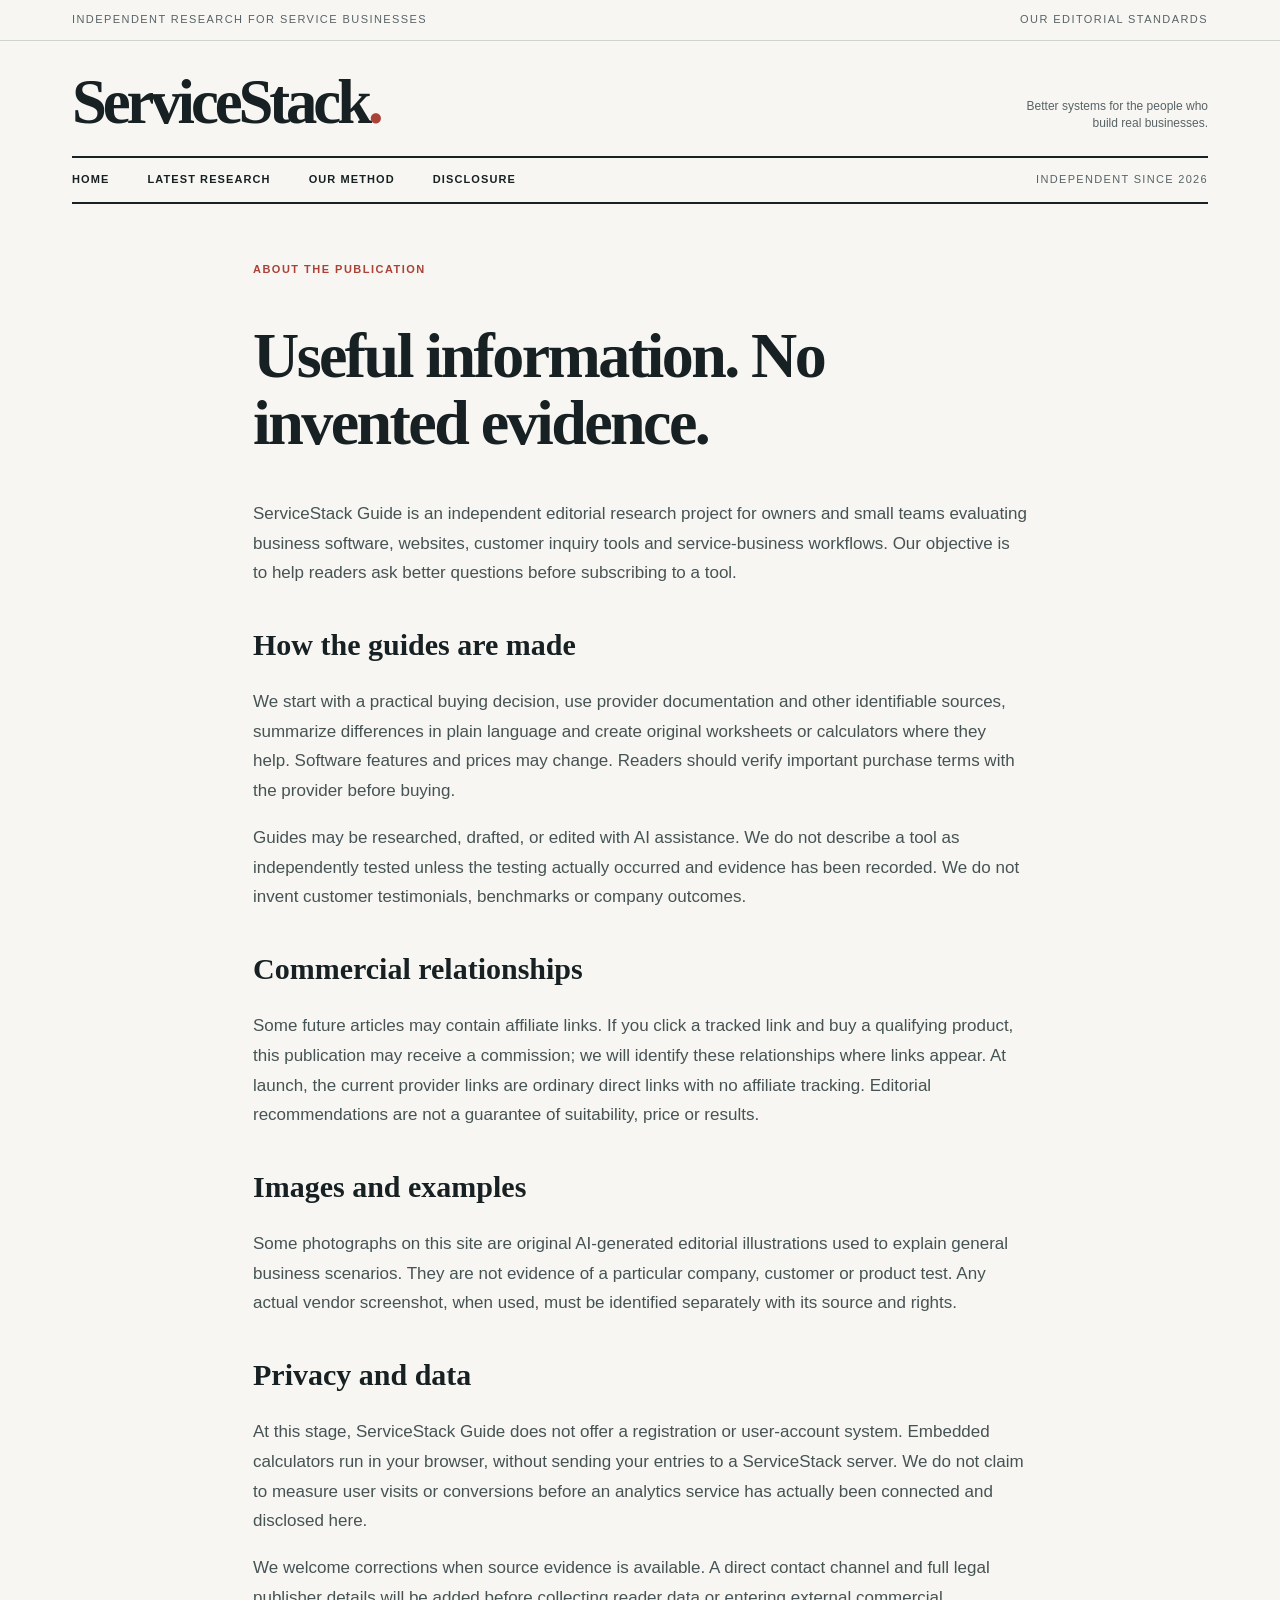
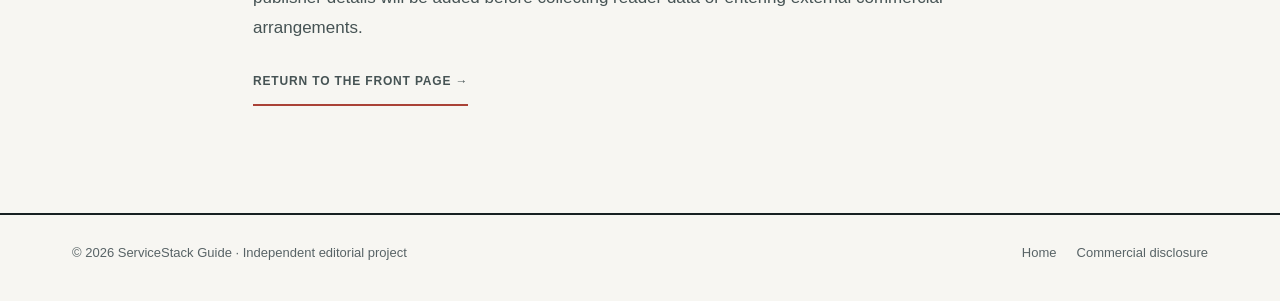
==== about.html @ 7142fa44 "Introduce editorial design system: about.html" ====
<!doctype html><html lang="en"><head><meta charset="utf-8"><meta name="viewport" content="width=device-width,initial-scale=1"><meta name="robots" content="noindex,nofollow"><meta name="description" content="How ServiceStack Guide creates independent software buyer guides: editorial principles, source checks, commercial disclosures and image transparency."><meta name="theme-color" content="#f7f6f2"><title>About & Editorial Standards | ServiceStack Guide</title><link rel="stylesheet" href="assets/editorial.css"></head><body>
<div class="utility-bar"><div class="page-width utility-inner"><span>INDEPENDENT RESEARCH FOR SERVICE BUSINESSES</span><span class="utility-right">Our editorial standards</span></div></div><header class="page-width"><div class="masthead"><a class="wordmark" href="index.html">ServiceStack<em>.</em></a><span class="mast-tagline">Better systems for the people who build real businesses.</span></div><nav class="main-nav" aria-label="Primary navigation"><div class="nav-items"><a href="index.html">Home</a><a href="index.html#latest">Latest research</a><a href="#process">Our method</a><a href="#disclosure">Disclosure</a></div><span class="nav-edition">Independent since 2026</span></nav></header>
<main class="about-layout"><div class="kicker">About the publication</div><h1>Useful information. No invented evidence.</h1><p>ServiceStack Guide is an independent editorial research project for owners and small teams evaluating business software, websites, customer inquiry tools and service-business workflows. Our objective is to help readers ask better questions before subscribing to a tool.</p><h2 id="process">How the guides are made</h2><p>We start with a practical buying decision, use provider documentation and other identifiable sources, summarize differences in plain language and create original worksheets or calculators where they help. Software features and prices may change. Readers should verify important purchase terms with the provider before buying.</p><p>Guides may be researched, drafted, or edited with AI assistance. We do not describe a tool as independently tested unless the testing actually occurred and evidence has been recorded. We do not invent customer testimonials, benchmarks or company outcomes.</p><h2 id="disclosure">Commercial relationships</h2><p>Some future articles may contain affiliate links. If you click a tracked link and buy a qualifying product, this publication may receive a commission; we will identify these relationships where links appear. At launch, the current provider links are ordinary direct links with no affiliate tracking. Editorial recommendations are not a guarantee of suitability, price or results.</p><h2 id="imagery">Images and examples</h2><p>Some photographs on this site are original AI-generated editorial illustrations used to explain general business scenarios. They are not evidence of a particular company, customer or product test. Any actual vendor screenshot, when used, must be identified separately with its source and rights.</p><h2>Privacy and data</h2><p>At this stage, ServiceStack Guide does not offer a registration or user-account system. Embedded calculators run in your browser, without sending your entries to a ServiceStack server. We do not claim to measure user visits or conversions before an analytics service has actually been connected and disclosed here.</p><p>We welcome corrections when source evidence is available. A direct contact channel and full legal publisher details will be added before collecting reader data or entering external commercial arrangements.</p><p><a class="text-link" href="index.html">Return to the front page →</a></p></main>
<footer class="site-footer"><div class="page-width footer-content"><span>© 2026 ServiceStack Guide · Independent editorial project</span><div class="footer-links"><a href="index.html">Home</a><a href="#disclosure">Commercial disclosure</a></div></div></footer>
</body></html>
---- assets/editorial.css ----
/* ServiceStack Guide — independent editorial visual system, Nov 2026 */
:root{--page:#f7f6f2;--ink:#172022;--sub:#586366;--rule:#cdd3d0;--accent:#aa4237;--green:#34594e;--serif:Georgia,'Times New Roman',serif;--sans:-apple-system,BlinkMacSystemFont,'Segoe UI',Helvetica,Arial,sans-serif}
*{box-sizing:border-box}html{scroll-behavior:smooth}body{margin:0;color:var(--ink);background:var(--page);font-family:var(--sans);font-size:16px;line-height:1.62;-webkit-font-smoothing:antialiased}img{max-width:100%;display:block}a{color:inherit;text-decoration:none}a:hover{color:var(--accent)}a:focus-visible,button:focus-visible,input:focus-visible{outline:3px solid var(--accent);outline-offset:4px}.page-width{max-width:1192px;margin-inline:auto;padding-inline:28px}.utility-bar{border-bottom:1px solid var(--rule);color:var(--sub);font-size:11px;letter-spacing:.13em;text-transform:uppercase}.utility-inner{display:flex;justify-content:space-between;align-items:center;gap:20px;padding-top:11px;padding-bottom:11px}.masthead{display:flex;align-items:end;justify-content:space-between;gap:24px;padding-block:31px 24px}.wordmark{font:bold clamp(36px,4.9vw,63px)/.96 var(--serif);letter-spacing:-.065em}.wordmark em{font-style:normal;color:var(--accent)}.mast-tagline{max-width:188px;font-size:12px;text-align:right;line-height:1.42;color:var(--sub)}.main-nav{display:flex;align-items:center;justify-content:space-between;gap:15px;flex-wrap:wrap;border-block:2px solid var(--ink);padding:13px 0}.nav-items{display:flex;gap:clamp(13px,3vw,38px);align-items:center;flex-wrap:wrap}.main-nav a{font-size:11px;letter-spacing:.1em;text-transform:uppercase;font-weight:800}.nav-edition{font-size:11px;text-transform:uppercase;letter-spacing:.12em;color:var(--sub)}.eyebrow,.kicker{font-size:11px;letter-spacing:.135em;text-transform:uppercase;font-weight:800;color:var(--accent)}.story-date{color:var(--sub);font-size:12px;letter-spacing:.03em}.display{font:bold clamp(45px,6vw,86px)/1 var(--serif);letter-spacing:-.053em;margin:17px 0 25px}.large-lede{font-size:clamp(18px,2vw,23px);color:#475357;line-height:1.48;max-width:570px}.primary-link,.text-link{display:inline-flex;gap:10px;align-items:center;font-size:12px;letter-spacing:.07em;text-transform:uppercase;font-weight:800;padding:12px 0;border-bottom:2px solid var(--accent)}.primary-link:hover,.text-link:hover{gap:15px}.hero-grid{display:grid;grid-template-columns:1.05fr .95fr;gap:37px;padding:55px 0 62px;border-bottom:1px solid var(--rule)}.hero-copy{padding-top:20px;display:flex;flex-direction:column;align-items:flex-start}.hero-photo{margin:0;position:relative;align-self:stretch;min-height:410px;background:#dadbd1;overflow:hidden}.hero-photo img{width:100%;height:100%;min-height:410px;object-fit:cover;object-position:center center}.photo-credit{position:absolute;bottom:0;right:0;font-size:10px;letter-spacing:.03em;color:white;background:#172022b8;padding:8px 11px}.issue-line{display:flex;gap:18px;justify-content:space-between;align-items:center;border-bottom:1px solid var(--rule);padding:19px 0}.section-heading{font:700 clamp(26px,3vw,40px)/1.15 var(--serif);letter-spacing:-.03em;margin:0}.section-top{display:flex;justify-content:space-between;gap:20px;align-items:end;margin:0 0 22px}.featured-section{padding:57px 0 67px}.story-grid{display:grid;grid-template-columns:repeat(2,minmax(0,1fr));gap:26px}.story{border-top:3px solid var(--ink);padding-top:14px}.story-cover{aspect-ratio:1.55/1;overflow:hidden;background:#d9ded9}.story-cover img{width:100%;height:100%;object-fit:cover;transition:transform .45s}.story:hover img{transform:scale(1.025)}.story-tag{padding-top:18px}.story h3{font:bold clamp(26px,3vw,36px)/1.11 var(--serif);letter-spacing:-.035em;margin:10px 0 13px}.story p{font-size:15px;color:var(--sub);line-height:1.55;max-width:520px}.story .story-bottom{display:flex;align-items:center;justify-content:space-between;gap:15px;margin-top:20px;padding-top:15px;border-top:1px solid var(--rule)}.story-bottom a{font-size:12px;font-weight:800;color:var(--accent)}.research-band{background:#172c2a;color:white;margin-block:8px 64px;padding:54px 0}.research-layout{display:grid;grid-template-columns:1.2fr .8fr;gap:70px}.research-band .kicker{color:#c9b79b}.research-band h2{font:bold clamp(32px,3.4vw,49px)/1.11 var(--serif);letter-spacing:-.025em;margin:13px 0 18px}.research-band p{color:#c3ceca;max-width:710px}.research-band a{color:white;border-color:#c9b79b}.method-grid{display:grid;grid-template-columns:1fr 1fr;gap:15px 30px;align-content:center}.method-number{font:700 20px var(--serif);color:#c9b79b}.method-grid div{padding:14px 0;border-top:1px solid #78918b55;font-size:14px}.notes-section{padding:0 0 60px}.notes-row{display:grid;grid-template-columns:260px 1fr;gap:45px;padding-top:25px;border-top:1px solid var(--rule)}.notes-row p{max-width:720px;color:var(--sub);margin-top:0}.site-footer{border-top:2px solid var(--ink);margin-top:20px;padding:27px 0 38px;font-size:13px;color:var(--sub)}.footer-content{display:flex;justify-content:space-between;gap:18px;flex-wrap:wrap}.footer-links{display:flex;gap:20px;flex-wrap:wrap}.read-layout{display:grid;grid-template-columns:minmax(0,1fr) 260px;gap:64px;align-items:start}.article-shell{margin:0 auto;padding:0 28px;max-width:1192px}.article-hero{padding:48px 0 30px;border-bottom:1px solid var(--rule)}.article-hero h1{font:bold clamp(43px,5.4vw,76px)/1.05 var(--serif);letter-spacing:-.055em;margin:11px 0 18px;max-width:1000px}.article-hero .dek{font-size:clamp(19px,2vw,23px);line-height:1.48;color:#455254;max-width:860px;margin-bottom:22px}.article-hero .byline{font-size:12px;color:var(--sub);display:flex;gap:18px;flex-wrap:wrap;padding:16px 0}.article-art{margin:28px 0}.article-art img{width:100%;max-height:550px;aspect-ratio:2.25/1;object-fit:cover}.article-art figcaption{font-size:12px;color:var(--sub);padding-top:9px}.article-body{max-width:795px;margin:0 auto;padding:23px 0 76px;font-size:17px;line-height:1.81}.article-body p{margin:14px 0}.article-body h2{font:bold clamp(28px,3vw,41px)/1.15 var(--serif);letter-spacing:-.03em;margin:50px 0 15px}.article-body h3{font:bold 23px/1.3 var(--serif);margin-top:30px}.article-body a:not(.btn):not(.secondary){color:#9f3f31;text-decoration:underline;text-underline-offset:3px}.article-body ul,.article-body ol{padding-left:24px}.article-body li{margin-block:10px}.article-body img{max-width:100%;height:auto}.article-body figure{margin:32px 0}.article-body .disclosure,.article-hero .disclosure{font-size:13px;padding:14px 17px;border:1px solid #d6d6ce;border-left:3px solid #aa4237;color:#3b4948;background:#eeede7;border-radius:0}.article-body .key,.article-body .takeaway{background:#ecede7;border:1px solid #d8ded6;padding:24px;border-radius:0}.article-body .calc,.article-body .tool{border:1px solid #d4d9d4;background:#eeefea;border-radius:0}.article-body .calc-result{border-radius:0;background:#dce7da}.article-body .btn{background:#214a40;color:#fff}.article-body .secondary{border-color:#acc0b1}.article-body table{font-size:14px}.article-body th{background:#e8ece7}.article-body figcaption{color:#6a716c;font-size:12px}.article-body .choice article{border-radius:0;background:#f0f1eb}.related-panel{border-top:3px solid var(--ink);padding:20px 0;margin-top:25px;font-size:13px}.related-panel a{display:block;padding:12px 0;border-bottom:1px solid var(--rule);color:var(--ink);font-weight:700}.post-nav{display:flex;gap:12px;justify-content:space-between;border-top:1px solid var(--rule);padding-top:20px}.about-layout{max-width:830px;margin:auto;padding:57px 28px 70px}.about-layout h1{font:bold clamp(42px,5vw,70px)/1.05 var(--serif);letter-spacing:-.04em}.about-layout h2{font:bold 30px var(--serif);margin-top:40px}.about-layout p{color:#465354;line-height:1.75;font-size:17px}.smallprint{color:#65716e;font-size:12px}
@media(max-width:880px){.page-width{padding-inline:22px}.hero-grid{grid-template-columns:1fr;gap:28px;padding-top:30px}.hero-copy{padding:0}.hero-photo{min-height:320px}.hero-photo img{min-height:320px;max-height:520px}.research-layout{grid-template-columns:1fr;gap:25px}.notes-row{grid-template-columns:1fr;gap:10px}.read-layout{grid-template-columns:1fr}.article-shell{padding:0 22px}.article-body{max-width:100%}.read-sidebar{display:none}}
@media(max-width:600px){.page-width{padding-inline:17px}.utility-inner{font-size:9px;letter-spacing:.06em}.utility-right{display:none}.masthead{padding:22px 0 16px}.wordmark{font-size:41px}.mast-tagline{display:none}.nav-edition{display:none}.main-nav{padding:10px 0}.nav-items{gap:15px}.main-nav a{font-size:10px}.display{font-size:clamp(44px,12vw,64px)}.hero-grid{padding-bottom:34px}.hero-photo{min-height:255px}.hero-photo img{min-height:255px}.section-top{align-items:center}.story-grid{grid-template-columns:1fr;gap:38px}.story h3{font-size:30px}.featured-section{padding:42px 0}.research-band{padding:36px 0;margin-bottom:44px}.method-grid{grid-template-columns:1fr 1fr;gap:8px 20px}.notes-section{padding-bottom:35px}.article-shell{padding:0 17px}.article-hero{padding-top:26px}.article-hero h1{font-size:clamp(38px,11vw,56px)}.article-body{font-size:16px;line-height:1.75;padding-bottom:38px}.article-art img{aspect-ratio:1.25/1}.about-layout{padding:36px 17px 50px}.footer-content{display:block}.footer-links{margin-top:16px}}
/* Harmonize legacy long-form articles with the magazine design. Existing tools stay functional. */
.editorial-article{background:var(--page);color:var(--ink);font-family:var(--sans);font-size:17px;line-height:1.74}
.editorial-article .wrap{max-width:1160px;padding-inline:26px}
.editorial-article header{background:var(--page);border:0}
.editorial-article header .masthead,.editorial-article header .main-nav{max-width:1192px;margin-inline:auto}
.editorial-article .mast,.editorial-article section.hero{max-width:1000px;padding:0;margin:48px auto 30px}
.editorial-article .eyebrow{font-size:11px;letter-spacing:.14em;color:var(--accent)}
.editorial-article h1{font:700 clamp(42px,5.5vw,76px)/1.07 var(--serif);letter-spacing:-.055em;color:var(--ink);margin:15px 0 19px}
.editorial-article .intro,.editorial-article .lede{color:#445253;font-size:clamp(19px,2vw,23px);line-height:1.51;max-width:920px}
.editorial-article .meta{color:var(--sub);font-size:12px;display:flex;flex-wrap:wrap;gap:15px;padding:10px 0 18px}
.editorial-article .mast .disclosure,.editorial-article .hero .disclosure{font-size:13px;line-height:1.6;background:#eeeae4;border-radius:0;border:1px solid #d7d8d0;border-left:3px solid var(--accent);color:#3b4948;padding:14px 18px}
.editorial-article figure:has(.hero){margin:35px 0 0}
.editorial-article img.hero,.editorial-article .editorial-cover{width:100%;height:auto;aspect-ratio:2.3/1;object-fit:cover;border-radius:0;box-shadow:none}
.editorial-article .reading{max-width:790px;margin:0 auto;padding:35px 0 74px;background:transparent}
.editorial-article h2{font:700 clamp(28px,3.2vw,42px)/1.18 var(--serif);letter-spacing:-.036em;color:var(--ink);margin:53px 0 16px}
.editorial-article h3{font:700 25px/1.26 var(--serif);letter-spacing:-.02em;color:var(--ink)}
.editorial-article p{margin:16px 0}
.editorial-article li{margin:10px 0}
.editorial-article a:not(.brand):not(.wordmark):not(.main-nav a):not(.btn):not(.secondary):not(.primary-link):not(.text-link){color:#8f3f34;text-decoration:underline;text-underline-offset:3px}
.editorial-article .reading .key,.editorial-article .reading .takeaway{border-radius:0;background:#ecefe9;border:1px solid #d4dcd3;padding:23px}
.editorial-article .calc,.editorial-article .tool,.editorial-article .see{border-radius:0;border:1px solid #d4ded8;background:#edefea}
.editorial-article .calc-result{border-radius:0;background:#dce9dc}
.editorial-article .choice article{border-radius:0;background:#f0f0ea}
.editorial-article .tableflow{border-radius:0}
.editorial-article th{background:#e7eae4}
.editorial-article .btn{background:#214a40;color:#fff}
.editorial-article .footer{background:transparent;border-top:2px solid var(--ink);padding:30px 0;color:var(--sub)}
.editorial-article .main-image{width:100%;max-width:100%;height:auto;border-radius:0;box-shadow:none}
.editorial-article figcaption{font-size:12px;color:var(--sub);line-height:1.6}
.editorial-article .nav-right{display:none}
@media(max-width:760px){.editorial-article .wrap{padding-inline:17px}.editorial-article .mast,.editorial-article section.hero{margin:28px auto 20px}.editorial-article h1{font-size:clamp(37px,10vw,56px)}.editorial-article .reading{padding:24px 0 38px}.editorial-article img.hero,.editorial-article .editorial-cover{aspect-ratio:1.35/1}.editorial-article .choice{grid-template-columns:1fr}}
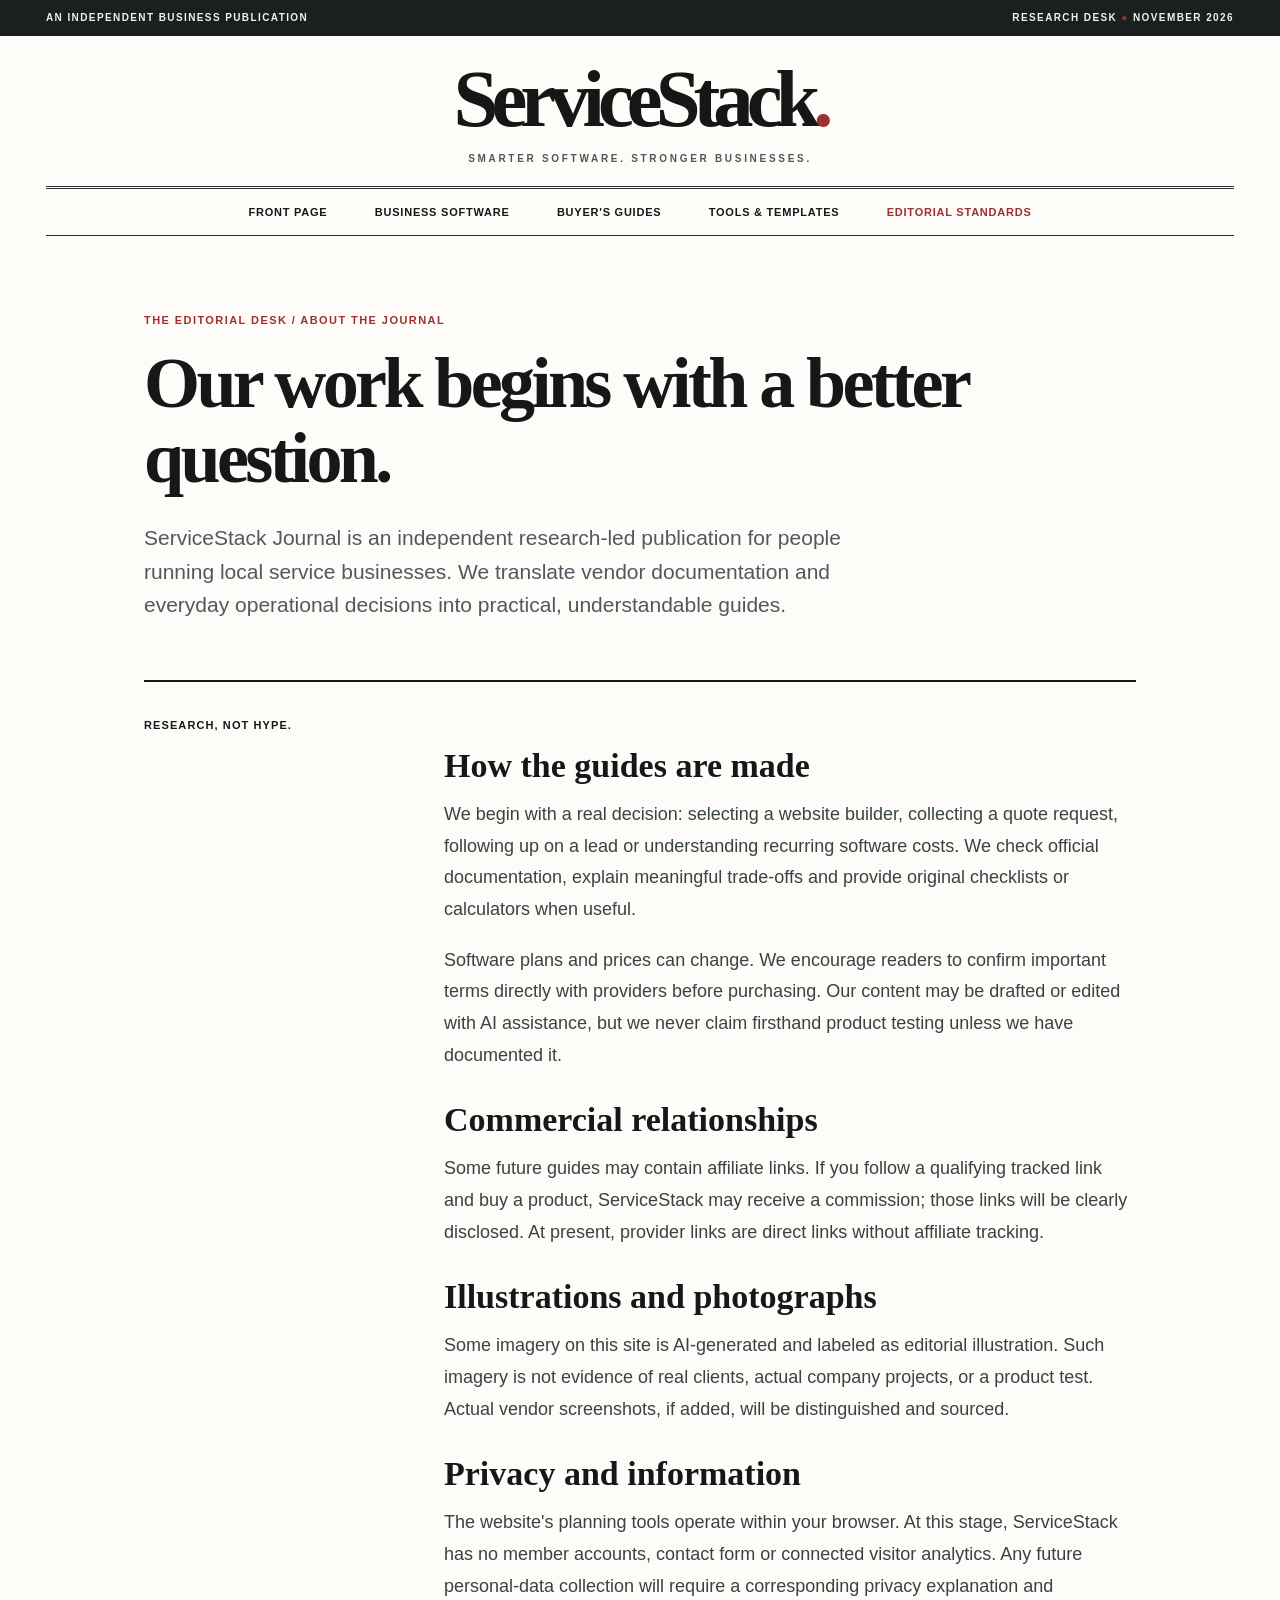
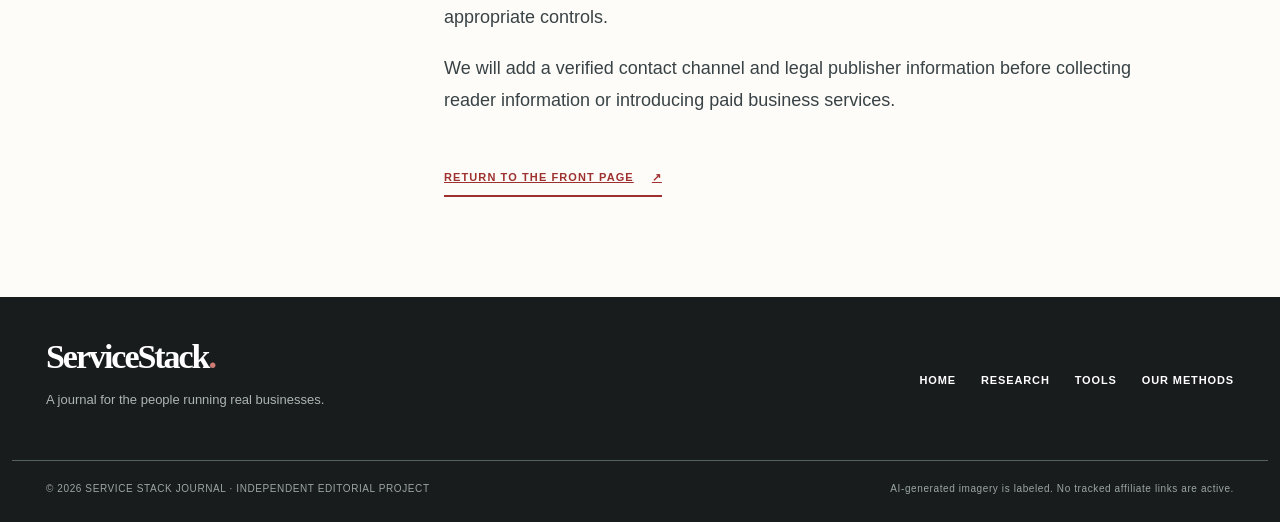
==== commit e6fbe98c: "Rebuild ServiceStack as premium editorial journal v3 across homepage and articles" ====
--- a/about.html
+++ b/about.html
@@ -1,5 +1,8 @@
-<!doctype html><html lang="en"><head><meta charset="utf-8"><meta name="viewport" content="width=device-width,initial-scale=1"><meta name="robots" content="noindex,nofollow"><meta name="description" content="How ServiceStack Guide creates independent software buyer guides: editorial principles, source checks, commercial disclosures and image transparency."><meta name="theme-color" content="#f7f6f2"><title>About & Editorial Standards | ServiceStack Guide</title><link rel="stylesheet" href="assets/editorial.css"></head><body>
-<div class="utility-bar"><div class="page-width utility-inner"><span>INDEPENDENT RESEARCH FOR SERVICE BUSINESSES</span><span class="utility-right">Our editorial standards</span></div></div><header class="page-width"><div class="masthead"><a class="wordmark" href="index.html">ServiceStack<em>.</em></a><span class="mast-tagline">Better systems for the people who build real businesses.</span></div><nav class="main-nav" aria-label="Primary navigation"><div class="nav-items"><a href="index.html">Home</a><a href="index.html#latest">Latest research</a><a href="#process">Our method</a><a href="#disclosure">Disclosure</a></div><span class="nav-edition">Independent since 2026</span></nav></header>
-<main class="about-layout"><div class="kicker">About the publication</div><h1>Useful information. No invented evidence.</h1><p>ServiceStack Guide is an independent editorial research project for owners and small teams evaluating business software, websites, customer inquiry tools and service-business workflows. Our objective is to help readers ask better questions before subscribing to a tool.</p><h2 id="process">How the guides are made</h2><p>We start with a practical buying decision, use provider documentation and other identifiable sources, summarize differences in plain language and create original worksheets or calculators where they help. Software features and prices may change. Readers should verify important purchase terms with the provider before buying.</p><p>Guides may be researched, drafted, or edited with AI assistance. We do not describe a tool as independently tested unless the testing actually occurred and evidence has been recorded. We do not invent customer testimonials, benchmarks or company outcomes.</p><h2 id="disclosure">Commercial relationships</h2><p>Some future articles may contain affiliate links. If you click a tracked link and buy a qualifying product, this publication may receive a commission; we will identify these relationships where links appear. At launch, the current provider links are ordinary direct links with no affiliate tracking. Editorial recommendations are not a guarantee of suitability, price or results.</p><h2 id="imagery">Images and examples</h2><p>Some photographs on this site are original AI-generated editorial illustrations used to explain general business scenarios. They are not evidence of a particular company, customer or product test. Any actual vendor screenshot, when used, must be identified separately with its source and rights.</p><h2>Privacy and data</h2><p>At this stage, ServiceStack Guide does not offer a registration or user-account system. Embedded calculators run in your browser, without sending your entries to a ServiceStack server. We do not claim to measure user visits or conversions before an analytics service has actually been connected and disclosed here.</p><p>We welcome corrections when source evidence is available. A direct contact channel and full legal publisher details will be added before collecting reader data or entering external commercial arrangements.</p><p><a class="text-link" href="index.html">Return to the front page →</a></p></main>
-<footer class="site-footer"><div class="page-width footer-content"><span>© 2026 ServiceStack Guide · Independent editorial project</span><div class="footer-links"><a href="index.html">Home</a><a href="#disclosure">Commercial disclosure</a></div></div></footer>
+<!doctype html><html lang="en"><head><meta charset="utf-8"><meta name="viewport" content="width=device-width,initial-scale=1"><meta name="robots" content="noindex,nofollow"><meta name="description" content="Learn how ServiceStack Journal researches software, labels AI-generated visuals and explains its commercial relationships."><meta name="theme-color" content="#141719"><title>About the Journal & Editorial Standards | ServiceStack</title><link rel="stylesheet" href="assets/editorial.css"></head>
+<body><a class="skip-link" href="#main">Skip to content</a>
+<div class="topline"><div class="container topline-inner"><span>AN INDEPENDENT BUSINESS PUBLICATION</span><span>RESEARCH DESK <span class="ruby">●</span> NOVEMBER 2026</span></div></div>
+<header class="site-header"><div class="container"><div class="brand-block"><a href="index.html" class="brand" aria-label="ServiceStack Journal home">Service<span>Stack</span><i>.</i></a><div class="brand-subtitle">SMARTER SOFTWARE. STRONGER BUSINESSES.</div></div><nav class="site-nav" aria-label="Main navigation"><div class="nav-links"><a href="index.html">Front Page</a><a href="index.html#features">Business Software</a><a href="index.html#guides">Buyer's Guides</a><a href="index.html#tools">Tools &amp; Templates</a><a href="about.html" aria-current="page">Editorial Standards</a></div></nav></div></header>
+<main id="main" class="about-wrap"><p class="section-label">THE EDITORIAL DESK / ABOUT THE JOURNAL</p><h1 class="lead">Our work begins with a better question.</h1><p class="lede">ServiceStack Journal is an independent research-led publication for people running local service businesses. We translate vendor documentation and everyday operational decisions into practical, understandable guides.</p>
+<div class="about-grid"><aside class="toc">RESEARCH, NOT HYPE.</aside><div class="about-copy"><h2 id="process">How the guides are made</h2><p>We begin with a real decision: selecting a website builder, collecting a quote request, following up on a lead or understanding recurring software costs. We check official documentation, explain meaningful trade-offs and provide original checklists or calculators when useful.</p><p>Software plans and prices can change. We encourage readers to confirm important terms directly with providers before purchasing. Our content may be drafted or edited with AI assistance, but we never claim firsthand product testing unless we have documented it.</p><h2 id="disclosure">Commercial relationships</h2><p>Some future guides may contain affiliate links. If you follow a qualifying tracked link and buy a product, ServiceStack may receive a commission; those links will be clearly disclosed. At present, provider links are direct links without affiliate tracking.</p><h2 id="imagery">Illustrations and photographs</h2><p>Some imagery on this site is AI-generated and labeled as editorial illustration. Such imagery is not evidence of real clients, actual company projects, or a product test. Actual vendor screenshots, if added, will be distinguished and sourced.</p><h2 id="privacy">Privacy and information</h2><p>The website's planning tools operate within your browser. At this stage, ServiceStack has no member accounts, contact form or connected visitor analytics. Any future personal-data collection will require a corresponding privacy explanation and appropriate controls.</p><p>We will add a verified contact channel and legal publisher information before collecting reader information or introducing paid business services.</p><a class="read-link" href="index.html">Return to the front page <span aria-hidden="true">↗</span></a></div></div>
+</main><footer class="site-footer"><div class="container footer-top"><div><a href="index.html" class="footer-brand">ServiceStack<span>.</span></a><p>A journal for the people running real businesses.</p></div><div class="footer-menu"><a href="index.html">Home</a><a href="index.html#features">Research</a><a href="index.html#tools">Tools</a><a href="about.html">Our Methods</a></div></div><div class="container footer-bottom"><span>© 2026 SERVICE STACK JOURNAL · INDEPENDENT EDITORIAL PROJECT</span><span>AI-generated imagery is labeled. No tracked affiliate links are active.</span></div></footer>
 </body></html>
--- a/assets/editorial.css
+++ b/assets/editorial.css
@@ -1,36 +1,25 @@
-/* ServiceStack Guide — independent editorial visual system, Nov 2026 */
-:root{--page:#f7f6f2;--ink:#172022;--sub:#586366;--rule:#cdd3d0;--accent:#aa4237;--green:#34594e;--serif:Georgia,'Times New Roman',serif;--sans:-apple-system,BlinkMacSystemFont,'Segoe UI',Helvetica,Arial,sans-serif}
-*{box-sizing:border-box}html{scroll-behavior:smooth}body{margin:0;color:var(--ink);background:var(--page);font-family:var(--sans);font-size:16px;line-height:1.62;-webkit-font-smoothing:antialiased}img{max-width:100%;display:block}a{color:inherit;text-decoration:none}a:hover{color:var(--accent)}a:focus-visible,button:focus-visible,input:focus-visible{outline:3px solid var(--accent);outline-offset:4px}.page-width{max-width:1192px;margin-inline:auto;padding-inline:28px}.utility-bar{border-bottom:1px solid var(--rule);color:var(--sub);font-size:11px;letter-spacing:.13em;text-transform:uppercase}.utility-inner{display:flex;justify-content:space-between;align-items:center;gap:20px;padding-top:11px;padding-bottom:11px}.masthead{display:flex;align-items:end;justify-content:space-between;gap:24px;padding-block:31px 24px}.wordmark{font:bold clamp(36px,4.9vw,63px)/.96 var(--serif);letter-spacing:-.065em}.wordmark em{font-style:normal;color:var(--accent)}.mast-tagline{max-width:188px;font-size:12px;text-align:right;line-height:1.42;color:var(--sub)}.main-nav{display:flex;align-items:center;justify-content:space-between;gap:15px;flex-wrap:wrap;border-block:2px solid var(--ink);padding:13px 0}.nav-items{display:flex;gap:clamp(13px,3vw,38px);align-items:center;flex-wrap:wrap}.main-nav a{font-size:11px;letter-spacing:.1em;text-transform:uppercase;font-weight:800}.nav-edition{font-size:11px;text-transform:uppercase;letter-spacing:.12em;color:var(--sub)}.eyebrow,.kicker{font-size:11px;letter-spacing:.135em;text-transform:uppercase;font-weight:800;color:var(--accent)}.story-date{color:var(--sub);font-size:12px;letter-spacing:.03em}.display{font:bold clamp(45px,6vw,86px)/1 var(--serif);letter-spacing:-.053em;margin:17px 0 25px}.large-lede{font-size:clamp(18px,2vw,23px);color:#475357;line-height:1.48;max-width:570px}.primary-link,.text-link{display:inline-flex;gap:10px;align-items:center;font-size:12px;letter-spacing:.07em;text-transform:uppercase;font-weight:800;padding:12px 0;border-bottom:2px solid var(--accent)}.primary-link:hover,.text-link:hover{gap:15px}.hero-grid{display:grid;grid-template-columns:1.05fr .95fr;gap:37px;padding:55px 0 62px;border-bottom:1px solid var(--rule)}.hero-copy{padding-top:20px;display:flex;flex-direction:column;align-items:flex-start}.hero-photo{margin:0;position:relative;align-self:stretch;min-height:410px;background:#dadbd1;overflow:hidden}.hero-photo img{width:100%;height:100%;min-height:410px;object-fit:cover;object-position:center center}.photo-credit{position:absolute;bottom:0;right:0;font-size:10px;letter-spacing:.03em;color:white;background:#172022b8;padding:8px 11px}.issue-line{display:flex;gap:18px;justify-content:space-between;align-items:center;border-bottom:1px solid var(--rule);padding:19px 0}.section-heading{font:700 clamp(26px,3vw,40px)/1.15 var(--serif);letter-spacing:-.03em;margin:0}.section-top{display:flex;justify-content:space-between;gap:20px;align-items:end;margin:0 0 22px}.featured-section{padding:57px 0 67px}.story-grid{display:grid;grid-template-columns:repeat(2,minmax(0,1fr));gap:26px}.story{border-top:3px solid var(--ink);padding-top:14px}.story-cover{aspect-ratio:1.55/1;overflow:hidden;background:#d9ded9}.story-cover img{width:100%;height:100%;object-fit:cover;transition:transform .45s}.story:hover img{transform:scale(1.025)}.story-tag{padding-top:18px}.story h3{font:bold clamp(26px,3vw,36px)/1.11 var(--serif);letter-spacing:-.035em;margin:10px 0 13px}.story p{font-size:15px;color:var(--sub);line-height:1.55;max-width:520px}.story .story-bottom{display:flex;align-items:center;justify-content:space-between;gap:15px;margin-top:20px;padding-top:15px;border-top:1px solid var(--rule)}.story-bottom a{font-size:12px;font-weight:800;color:var(--accent)}.research-band{background:#172c2a;color:white;margin-block:8px 64px;padding:54px 0}.research-layout{display:grid;grid-template-columns:1.2fr .8fr;gap:70px}.research-band .kicker{color:#c9b79b}.research-band h2{font:bold clamp(32px,3.4vw,49px)/1.11 var(--serif);letter-spacing:-.025em;margin:13px 0 18px}.research-band p{color:#c3ceca;max-width:710px}.research-band a{color:white;border-color:#c9b79b}.method-grid{display:grid;grid-template-columns:1fr 1fr;gap:15px 30px;align-content:center}.method-number{font:700 20px var(--serif);color:#c9b79b}.method-grid div{padding:14px 0;border-top:1px solid #78918b55;font-size:14px}.notes-section{padding:0 0 60px}.notes-row{display:grid;grid-template-columns:260px 1fr;gap:45px;padding-top:25px;border-top:1px solid var(--rule)}.notes-row p{max-width:720px;color:var(--sub);margin-top:0}.site-footer{border-top:2px solid var(--ink);margin-top:20px;padding:27px 0 38px;font-size:13px;color:var(--sub)}.footer-content{display:flex;justify-content:space-between;gap:18px;flex-wrap:wrap}.footer-links{display:flex;gap:20px;flex-wrap:wrap}.read-layout{display:grid;grid-template-columns:minmax(0,1fr) 260px;gap:64px;align-items:start}.article-shell{margin:0 auto;padding:0 28px;max-width:1192px}.article-hero{padding:48px 0 30px;border-bottom:1px solid var(--rule)}.article-hero h1{font:bold clamp(43px,5.4vw,76px)/1.05 var(--serif);letter-spacing:-.055em;margin:11px 0 18px;max-width:1000px}.article-hero .dek{font-size:clamp(19px,2vw,23px);line-height:1.48;color:#455254;max-width:860px;margin-bottom:22px}.article-hero .byline{font-size:12px;color:var(--sub);display:flex;gap:18px;flex-wrap:wrap;padding:16px 0}.article-art{margin:28px 0}.article-art img{width:100%;max-height:550px;aspect-ratio:2.25/1;object-fit:cover}.article-art figcaption{font-size:12px;color:var(--sub);padding-top:9px}.article-body{max-width:795px;margin:0 auto;padding:23px 0 76px;font-size:17px;line-height:1.81}.article-body p{margin:14px 0}.article-body h2{font:bold clamp(28px,3vw,41px)/1.15 var(--serif);letter-spacing:-.03em;margin:50px 0 15px}.article-body h3{font:bold 23px/1.3 var(--serif);margin-top:30px}.article-body a:not(.btn):not(.secondary){color:#9f3f31;text-decoration:underline;text-underline-offset:3px}.article-body ul,.article-body ol{padding-left:24px}.article-body li{margin-block:10px}.article-body img{max-width:100%;height:auto}.article-body figure{margin:32px 0}.article-body .disclosure,.article-hero .disclosure{font-size:13px;padding:14px 17px;border:1px solid #d6d6ce;border-left:3px solid #aa4237;color:#3b4948;background:#eeede7;border-radius:0}.article-body .key,.article-body .takeaway{background:#ecede7;border:1px solid #d8ded6;padding:24px;border-radius:0}.article-body .calc,.article-body .tool{border:1px solid #d4d9d4;background:#eeefea;border-radius:0}.article-body .calc-result{border-radius:0;background:#dce7da}.article-body .btn{background:#214a40;color:#fff}.article-body .secondary{border-color:#acc0b1}.article-body table{font-size:14px}.article-body th{background:#e8ece7}.article-body figcaption{color:#6a716c;font-size:12px}.article-body .choice article{border-radius:0;background:#f0f1eb}.related-panel{border-top:3px solid var(--ink);padding:20px 0;margin-top:25px;font-size:13px}.related-panel a{display:block;padding:12px 0;border-bottom:1px solid var(--rule);color:var(--ink);font-weight:700}.post-nav{display:flex;gap:12px;justify-content:space-between;border-top:1px solid var(--rule);padding-top:20px}.about-layout{max-width:830px;margin:auto;padding:57px 28px 70px}.about-layout h1{font:bold clamp(42px,5vw,70px)/1.05 var(--serif);letter-spacing:-.04em}.about-layout h2{font:bold 30px var(--serif);margin-top:40px}.about-layout p{color:#465354;line-height:1.75;font-size:17px}.smallprint{color:#65716e;font-size:12px}
-@media(max-width:880px){.page-width{padding-inline:22px}.hero-grid{grid-template-columns:1fr;gap:28px;padding-top:30px}.hero-copy{padding:0}.hero-photo{min-height:320px}.hero-photo img{min-height:320px;max-height:520px}.research-layout{grid-template-columns:1fr;gap:25px}.notes-row{grid-template-columns:1fr;gap:10px}.read-layout{grid-template-columns:1fr}.article-shell{padding:0 22px}.article-body{max-width:100%}.read-sidebar{display:none}}
-@media(max-width:600px){.page-width{padding-inline:17px}.utility-inner{font-size:9px;letter-spacing:.06em}.utility-right{display:none}.masthead{padding:22px 0 16px}.wordmark{font-size:41px}.mast-tagline{display:none}.nav-edition{display:none}.main-nav{padding:10px 0}.nav-items{gap:15px}.main-nav a{font-size:10px}.display{font-size:clamp(44px,12vw,64px)}.hero-grid{padding-bottom:34px}.hero-photo{min-height:255px}.hero-photo img{min-height:255px}.section-top{align-items:center}.story-grid{grid-template-columns:1fr;gap:38px}.story h3{font-size:30px}.featured-section{padding:42px 0}.research-band{padding:36px 0;margin-bottom:44px}.method-grid{grid-template-columns:1fr 1fr;gap:8px 20px}.notes-section{padding-bottom:35px}.article-shell{padding:0 17px}.article-hero{padding-top:26px}.article-hero h1{font-size:clamp(38px,11vw,56px)}.article-body{font-size:16px;line-height:1.75;padding-bottom:38px}.article-art img{aspect-ratio:1.25/1}.about-layout{padding:36px 17px 50px}.footer-content{display:block}.footer-links{margin-top:16px}}
-/* Harmonize legacy long-form articles with the magazine design. Existing tools stay functional. */
-.editorial-article{background:var(--page);color:var(--ink);font-family:var(--sans);font-size:17px;line-height:1.74}
-.editorial-article .wrap{max-width:1160px;padding-inline:26px}
-.editorial-article header{background:var(--page);border:0}
-.editorial-article header .masthead,.editorial-article header .main-nav{max-width:1192px;margin-inline:auto}
-.editorial-article .mast,.editorial-article section.hero{max-width:1000px;padding:0;margin:48px auto 30px}
-.editorial-article .eyebrow{font-size:11px;letter-spacing:.14em;color:var(--accent)}
-.editorial-article h1{font:700 clamp(42px,5.5vw,76px)/1.07 var(--serif);letter-spacing:-.055em;color:var(--ink);margin:15px 0 19px}
-.editorial-article .intro,.editorial-article .lede{color:#445253;font-size:clamp(19px,2vw,23px);line-height:1.51;max-width:920px}
-.editorial-article .meta{color:var(--sub);font-size:12px;display:flex;flex-wrap:wrap;gap:15px;padding:10px 0 18px}
-.editorial-article .mast .disclosure,.editorial-article .hero .disclosure{font-size:13px;line-height:1.6;background:#eeeae4;border-radius:0;border:1px solid #d7d8d0;border-left:3px solid var(--accent);color:#3b4948;padding:14px 18px}
-.editorial-article figure:has(.hero){margin:35px 0 0}
-.editorial-article img.hero,.editorial-article .editorial-cover{width:100%;height:auto;aspect-ratio:2.3/1;object-fit:cover;border-radius:0;box-shadow:none}
-.editorial-article .reading{max-width:790px;margin:0 auto;padding:35px 0 74px;background:transparent}
-.editorial-article h2{font:700 clamp(28px,3.2vw,42px)/1.18 var(--serif);letter-spacing:-.036em;color:var(--ink);margin:53px 0 16px}
-.editorial-article h3{font:700 25px/1.26 var(--serif);letter-spacing:-.02em;color:var(--ink)}
-.editorial-article p{margin:16px 0}
-.editorial-article li{margin:10px 0}
-.editorial-article a:not(.brand):not(.wordmark):not(.main-nav a):not(.btn):not(.secondary):not(.primary-link):not(.text-link){color:#8f3f34;text-decoration:underline;text-underline-offset:3px}
-.editorial-article .reading .key,.editorial-article .reading .takeaway{border-radius:0;background:#ecefe9;border:1px solid #d4dcd3;padding:23px}
-.editorial-article .calc,.editorial-article .tool,.editorial-article .see{border-radius:0;border:1px solid #d4ded8;background:#edefea}
-.editorial-article .calc-result{border-radius:0;background:#dce9dc}
-.editorial-article .choice article{border-radius:0;background:#f0f0ea}
-.editorial-article .tableflow{border-radius:0}
-.editorial-article th{background:#e7eae4}
-.editorial-article .btn{background:#214a40;color:#fff}
-.editorial-article .footer{background:transparent;border-top:2px solid var(--ink);padding:30px 0;color:var(--sub)}
-.editorial-article .main-image{width:100%;max-width:100%;height:auto;border-radius:0;box-shadow:none}
-.editorial-article figcaption{font-size:12px;color:var(--sub);line-height:1.6}
-.editorial-article .nav-right{display:none}
-@media(max-width:760px){.editorial-article .wrap{padding-inline:17px}.editorial-article .mast,.editorial-article section.hero{margin:28px auto 20px}.editorial-article h1{font-size:clamp(37px,10vw,56px)}.editorial-article .reading{padding:24px 0 38px}.editorial-article img.hero,.editorial-article .editorial-cover{aspect-ratio:1.35/1}.editorial-article .choice{grid-template-columns:1fr}}+/* SERVICE STACK — Executive Editorial System v3.0 | original editorial design */
+:root{--paper:#fdfcf9;--surface:#fff;--ink:#161719;--sub:#525760;--faint:#71777a;--line:#d9d7d2;--accent:#9e302f;--night:#19201f;--serif:Georgia,'Times New Roman',serif;--sans:-apple-system,BlinkMacSystemFont,'Segoe UI',Arial,Helvetica,sans-serif}
+*,*::before,*::after{box-sizing:border-box}
+html{scroll-behavior:smooth}body{margin:0;background:var(--paper);color:var(--ink);font-family:var(--sans);font-size:16px;line-height:1.62;-webkit-font-smoothing:antialiased}
+a{color:inherit;text-decoration:none}a:hover{color:var(--accent)}button,input,textarea,select{font:inherit}a:focus-visible,button:focus-visible,input:focus-visible,textarea:focus-visible{outline:3px solid var(--accent);outline-offset:4px}img{display:block;max-width:100%}figure{margin:0}
+.container{max-width:1256px;padding-inline:34px;margin-inline:auto}.skip-link{position:absolute;left:-9999px;top:0}.skip-link:focus{left:12px;top:12px;z-index:20;background:white;color:black;padding:8px 14px}.ruby,.red-dot{color:var(--accent)}
+.topline{background:var(--night);color:#eef1ed;font-size:10px;line-height:1;letter-spacing:.14em;font-weight:700}.topline-inner{min-height:36px;display:flex;justify-content:space-between;align-items:center;gap:12px}
+.site-header{background:var(--paper)}.brand-block{text-align:center;padding:24px 0 19px}.brand{font:700 clamp(46px,6.3vw,88px)/.97 var(--serif);letter-spacing:-.086em;color:#151616;display:inline-block}.brand span{letter-spacing:-.087em}.brand i{color:var(--accent);font-style:normal}.brand-subtitle{font-size:10px;letter-spacing:.27em;font-weight:700;color:#50565b;padding-top:13px}
+.site-nav{border-top:3px double #2d3030;border-bottom:1px solid #262727;min-height:50px;display:flex;align-items:center;justify-content:center;gap:30px}.nav-links{display:flex;gap:clamp(18px,3.7vw,52px);justify-content:center;align-items:center;flex-wrap:wrap;padding:10px 0}.nav-links a{font-size:11px;letter-spacing:.07em;font-weight:750;text-transform:uppercase;white-space:nowrap}.nav-links a[aria-current]{color:var(--accent)}.nav-label{display:none}
+.page-open{display:flex;justify-content:space-between;gap:15px;align-items:center;border-bottom:1px solid var(--line);margin-top:21px;padding-bottom:16px}.section-label,.eyebrow,.cover-rule,.count{font-size:11px;letter-spacing:.13em;text-transform:uppercase;font-weight:800}.section-label{color:var(--accent)}.diamond{font-size:8px;vertical-align:2px;margin:0 5px}.minor{font-size:12px;color:var(--sub)}
+.cover-story{display:grid;grid-template-columns:minmax(0,1.25fr) minmax(0,.85fr);gap:50px;border-bottom:2px solid var(--ink);padding-top:31px;padding-bottom:43px}.cover-image{min-width:0;position:relative;overflow:hidden;background:#dcdfd7;align-self:stretch}.cover-image img{width:100%;height:100%;min-height:486px;object-fit:cover;object-position:center}.cover-image figcaption{position:absolute;bottom:0;right:0;background:rgba(14,17,18,.78);color:white;font-size:9px;font-weight:700;letter-spacing:.08em;padding:8px 10px}.cover-copy{display:flex;flex-direction:column;justify-content:center;min-width:0;padding:10px 0}.eyebrow{color:var(--accent);margin:0 0 15px}.cover-copy h1{font:700 clamp(51px,5.1vw,77px)/1.035 var(--serif);letter-spacing:-.055em;margin:0 0 23px;max-width:10.5ch}.cover-dek{font-size:19px;line-height:1.61;color:#3f4649;max-width:41ch;margin:0 0 26px}.cover-detail{font-size:10px;font-weight:750;color:#656a70;letter-spacing:.11em}.cover-detail span{padding:0 9px;color:var(--accent)}.read-link{color:var(--ink);align-self:flex-start;display:inline-flex;align-items:center;gap:18px;border-bottom:2px solid var(--accent);padding:12px 0 8px;margin-top:20px;font-size:11px;text-transform:uppercase;letter-spacing:.1em;font-weight:800}.read-link:hover{gap:24px}.cover-rule{padding:22px 0;display:flex;justify-content:space-between;align-items:center;color:var(--sub);border-bottom:1px solid var(--line)}.cover-rule span:first-child{color:var(--accent)}
+.news-layout{display:grid;grid-template-columns:minmax(0,1fr) 290px;gap:58px;padding-top:66px;padding-bottom:76px}.news-left{min-width:0}.heading-row{display:flex;align-items:end;justify-content:space-between;gap:15px;border-bottom:2px solid var(--ink);padding-bottom:20px;margin-bottom:28px}.heading-row h2{font:700 clamp(37px,4.3vw,57px)/1.05 var(--serif);letter-spacing:-.046em;margin:0}.heading-row h2 em{font-style:italic;font-weight:500}.count{color:#5f676d;white-space:nowrap}.feature-card{display:grid;grid-template-columns:minmax(0,.9fr) minmax(0,1fr);align-items:stretch;gap:26px}.feature-image{overflow:hidden;display:block;background:#ddd}.feature-image img{width:100%;height:100%;min-height:306px;object-fit:cover;transition:transform .45s}.feature-image:hover img{transform:scale(1.035)}.feature-text{min-width:0;padding:8px 0}.feature-text h3{font:700 clamp(30px,3vw,43px)/1.12 var(--serif);letter-spacing:-.038em;margin:10px 0 16px}.feature-text p:not(.eyebrow){font-size:16px;line-height:1.65;color:var(--sub);margin:0 0 9px}.feature-text .read-link{margin-top:14px}
+.news-aside{border-left:1px solid var(--line);padding:7px 0 0 31px}.aside-top,.side-eyebrow{font-size:10px;font-weight:800;letter-spacing:.12em;color:var(--accent);margin:0 0 17px}.news-aside h2{font:700 35px/1.09 var(--serif);letter-spacing:-.035em;margin:0 0 18px}.news-aside p:not(.aside-top):not(.side-eyebrow){font-size:14px;color:var(--sub);line-height:1.7}.aside-divider{height:1px;background:var(--line);margin:24px 0}.editor-questions{margin:0;padding-left:23px;font:700 17px/1.5 var(--serif)}.editor-questions li{padding:8px 0 10px;border-bottom:1px solid var(--line)}.aside-link{display:inline-block;margin-top:19px;color:var(--accent);font-size:11px;font-weight:800;letter-spacing:.08em;text-transform:uppercase}
+.edition-band{background:var(--night);color:white;padding:80px 0 82px}.edition-inner{max-width:1256px}.edition-band .light{color:#d8a4a0}.edition-inner h2{font:700 clamp(44px,6.3vw,80px)/1.04 var(--serif);letter-spacing:-.046em;margin:18px 0 24px}.edition-inner h2 em{font-weight:500}.edition-inner p{font-size:18px;line-height:1.64;color:#cdd5d1;max-width:640px}.light-action{display:inline-flex;gap:20px;color:#fff;border-bottom:2px solid #c98c87;font-size:11px;letter-spacing:.13em;font-weight:800;text-transform:uppercase;margin-top:14px;padding-bottom:13px}.light-action:hover{color:#fff9f5}
+.tools-section{padding-top:75px;padding-bottom:74px}.tool-grid{display:grid;grid-template-columns:1fr 1fr;gap:48px}.tool-row{display:grid;grid-template-columns:42px minmax(0,1fr) 25px;gap:18px;border-bottom:1px solid var(--line);padding:18px 0 34px}.tool-number{font:700 25px/1 var(--serif);color:#a8a6a0}.tool-row .eyebrow{font-size:10px;margin-bottom:11px}.tool-row h3{font:700 clamp(25px,2.4vw,33px)/1.19 var(--serif);letter-spacing:-.035em;margin:0 0 14px}.tool-row p:not(.eyebrow){font-size:15px;color:var(--sub);margin:0;line-height:1.7}.tool-arrow{font-size:28px;color:var(--accent);line-height:1}
+.bottom-letter{border-top:2px solid var(--ink);padding-top:55px;padding-bottom:95px;display:grid;grid-template-columns:minmax(0,.9fr) minmax(0,1fr);gap:80px}.bottom-letter h2{font:700 clamp(42px,4.9vw,69px)/1.07 var(--serif);letter-spacing:-.05em;margin:18px 0 0}.bottom-letter h2 em{font-weight:500}.bottom-text p{font-size:18px;line-height:1.74;color:var(--sub);margin:10px 0 15px;max-width:57ch}
+.site-footer{background:#181c1d;color:white}.footer-top{display:flex;justify-content:space-between;gap:40px;padding-top:43px;padding-bottom:37px}.footer-brand{font:700 34px/1 var(--serif);letter-spacing:-.06em}.footer-brand span{color:#cf7a75}.footer-top p{font-size:13px;color:#adb5b4}.footer-menu{display:flex;flex-wrap:wrap;align-items:center;gap:25px}.footer-menu a{font-size:11px;font-weight:800;letter-spacing:.08em;text-transform:uppercase}.footer-menu a:hover{color:#e8aaa5}.footer-bottom{border-top:1px solid #56605d;padding-top:20px;padding-bottom:25px;display:flex;justify-content:space-between;gap:20px;font-size:10px;letter-spacing:.06em;color:#9ba6a4}
+/* Shared editorial article frame */
+.editorial-article .article-container{max-width:1150px;margin:0 auto;padding:0 34px}.editorial-article .article-header{padding:46px 0 36px;border-bottom:1px solid var(--line)}.editorial-article .article-header .section-label{display:block;margin-bottom:14px}.editorial-article .article-header h1{font:700 clamp(46px,5.5vw,70px)/1.085 var(--serif);letter-spacing:-.05em;max-width:960px;margin:0 0 24px}.editorial-article .article-header .dek{font-size:clamp(18px,2vw,22px);line-height:1.52;color:#414b4e;max-width:880px;margin:0 0 20px}.editorial-article .article-meta{font-size:12px;letter-spacing:.045em;color:#6a6f73;font-weight:550;padding:7px 0}.editorial-article .editorial-disclosure{font-size:12px;line-height:1.55;color:#616a6c;border-top:1px solid var(--line);padding-top:14px;margin-top:16px;max-width:830px}.editorial-article .editorial-cover{max-width:1150px;margin:28px auto 0;padding:0 34px}.editorial-article .editorial-cover img{display:block;width:100%;max-height:540px;aspect-ratio:2.1/1;object-fit:cover}.editorial-article .editorial-cover figcaption{font-size:12px;color:var(--faint);padding-top:9px}.editorial-article .article-body{max-width:770px;margin:0 auto;padding:38px 18px 85px;font-size:18px;line-height:1.78;color:#252b2d}.editorial-article .article-body p{margin:18px 0}.editorial-article .article-body h2{font:700 clamp(30px,3vw,40px)/1.19 var(--serif);letter-spacing:-.032em;margin:54px 0 18px;color:var(--ink)}.editorial-article .article-body h3{font:700 24px/1.28 var(--serif);margin:35px 0 16px;color:var(--ink)}.editorial-article .article-body ul,.editorial-article .article-body ol{padding-left:29px}.editorial-article .article-body li{margin:10px 0}.editorial-article .article-body a{color:#8f2c2b;text-decoration:underline;text-underline-offset:3px}.editorial-article .article-body img{max-width:100%;height:auto}.editorial-article .article-body figure{margin:30px 0}.editorial-article .article-body figcaption{font-size:12px;color:var(--sub)}.editorial-article .article-body .key,.editorial-article .article-body .takeaway{font-size:17px;line-height:1.65;padding:22px 24px;margin:15px 0 30px;border-left:3px solid var(--accent);border-block:1px solid var(--line);background:#f6f5f1}.editorial-article .article-body .key strong{display:block;margin-bottom:8px}.editorial-article .article-body .choice{display:grid;grid-template-columns:repeat(3,minmax(0,1fr));gap:12px}.editorial-article .article-body .choice article{border:1px solid var(--line);padding:15px}.editorial-article .article-body .choice article h3{margin:0 0 9px;font-size:20px}.editorial-article .article-body table{border-collapse:collapse;width:100%;font-size:15px;line-height:1.5}.editorial-article .article-body th,.editorial-article .article-body td{border-bottom:1px solid var(--line);text-align:left;padding:13px;vertical-align:top}.editorial-article .article-body th{background:#f1f0ec}.editorial-article .article-body .tableflow,.editorial-article .article-body .tablewrap{overflow:auto;max-width:100%;border:1px solid var(--line)}.editorial-article .article-body .calc,.editorial-article .article-body .tool,.editorial-article .article-body .see{border:1px solid var(--line);background:#faf9f6;padding:22px;margin:30px 0}.editorial-article .article-body .calc-grid{display:grid;grid-template-columns:1fr 1fr;gap:12px}.editorial-article .article-body input,.editorial-article .article-body textarea{max-width:100%;width:100%;padding:12px;border:1px solid #aeb3b2;border-radius:2px;background:white}.editorial-article .article-body label{display:block;font-size:14px;font-weight:650;margin:9px 0}.editorial-article .article-body .btn,.editorial-article .article-body button{display:inline-block;padding:11px 15px;background:var(--night);color:#fff;border:0;cursor:pointer}.editorial-article .article-body .calc-output,.editorial-article .article-body .calc-result{padding:16px;margin-top:18px;background:#f0f1eb}.editorial-article .article-body .main-image,.editorial-article .article-body .diagram{display:block;width:100%;height:auto;border:0;border-radius:0}.editorial-article .article-body .source-list li{font-size:14px;line-height:1.6}.editorial-article .article-body .hint,.editorial-article .article-body .caption{font-size:13px;color:var(--sub)}.editorial-article .article-body .tag{font-size:11px;text-transform:uppercase;color:var(--accent)}.editorial-article .article-body .secondary{display:inline-block;font-size:13px;color:var(--accent)}
+/* lightweight editorial about */
+.about-wrap{max-width:1060px;padding:65px 34px 100px;margin:auto}.about-wrap .lead{font:700 clamp(46px,5.7vw,72px)/1.04 var(--serif);letter-spacing:-.05em;max-width:850px;margin:16px 0 25px}.about-wrap .lede{font-size:21px;line-height:1.6;color:var(--sub);max-width:760px}.about-grid{display:grid;grid-template-columns:210px 1fr;gap:90px;border-top:2px solid var(--ink);margin-top:58px;padding-top:35px}.about-grid .toc{font-size:11px;letter-spacing:.1em;text-transform:uppercase;font-weight:800}.about-copy{max-width:750px;font-size:18px;line-height:1.76}.about-copy h2{font:700 34px/1.12 var(--serif);margin:30px 0 14px}.about-copy p{margin:0 0 19px;color:#394245}.about-copy a{text-decoration:underline;color:var(--accent)}
+@media(max-width:1050px){.cover-story{gap:30px}.cover-copy h1{font-size:clamp(47px,5vw,63px)}.news-layout{gap:32px;grid-template-columns:minmax(0,1fr) 250px}.feature-card{grid-template-columns:1fr}.feature-image img{height:250px;min-height:250px}.feature-text h3{font-size:35px}.news-aside{padding-left:22px}.cover-image img{min-height:430px}.bottom-letter{gap:44px}}
+@media(max-width:780px){.container{padding-inline:20px}.topline-inner span:last-child{display:none}.brand-block{padding:22px 0 18px}.brand{font-size:clamp(47px,11vw,72px)}.brand-subtitle{letter-spacing:.17em}.site-nav{justify-content:flex-start}.nav-links{justify-content:flex-start;gap:13px 22px}.nav-links a{font-size:10px}.page-open{margin-top:15px}.page-open .minor{display:none}.cover-story{display:flex;flex-direction:column;gap:0;padding-top:22px;padding-bottom:36px}.cover-image{order:0}.cover-image img{min-height:0;aspect-ratio:1.46/1;object-fit:cover}.cover-copy{order:1;padding-top:25px}.cover-copy h1{font-size:clamp(47px,9.8vw,65px);max-width:13ch;margin-bottom:17px}.cover-dek{font-size:18px;max-width:54ch}.cover-rule span:last-child{display:none}.news-layout{grid-template-columns:1fr;gap:35px;padding-top:50px;padding-bottom:50px}.news-aside{border-left:0;border-top:1px solid var(--line);padding:25px 0 0}.news-aside h2{font-size:36px}.heading-row h2{font-size:41px}.feature-card{grid-template-columns:.9fr 1fr}.feature-image img{height:100%;min-height:285px}.feature-text h3{font-size:29px}.edition-band{padding:62px 0}.edition-inner h2{font-size:clamp(44px,8vw,64px)}.tools-section{padding-top:54px;padding-bottom:50px}.tool-grid{grid-template-columns:1fr;gap:0}.bottom-letter{grid-template-columns:1fr;gap:18px;padding:44px 20px 68px}.bottom-letter h2{font-size:49px}.bottom-text p{margin-top:0}.footer-top{padding-top:35px;flex-direction:column;gap:17px}.footer-bottom{flex-direction:column;gap:8px}.editorial-article .article-container{padding-inline:20px}.editorial-article .editorial-cover{padding-inline:20px}.editorial-article .article-body{padding:28px 20px 65px}.editorial-article .article-header{padding:31px 0 25px}.editorial-article .article-header h1{font-size:clamp(40px,9vw,59px)}.editorial-article .article-body .choice{grid-template-columns:1fr}.about-wrap{padding:45px 20px 70px}.about-grid{grid-template-columns:1fr;gap:10px}}
+@media(max-width:560px){.topline{font-size:9px}.brand{font-size:49px}.brand-subtitle{font-size:9px;letter-spacing:.13em}.site-nav{border-top:2px solid var(--ink)}.nav-links{gap:5px 21px}.nav-links a{padding:7px 0;font-size:10px}.page-open{padding-bottom:13px}.section-label{font-size:10px}.cover-copy h1{font-size:48px;max-width:12ch}.cover-dek{font-size:17px}.cover-image img{aspect-ratio:1.26/1}.heading-row{align-items:end}.heading-row h2{font-size:38px}.count{font-size:9px}.feature-card{grid-template-columns:1fr;gap:18px}.feature-image img{height:auto;min-height:0;aspect-ratio:1.45/1}.feature-text h3{font-size:35px}.news-aside{padding-top:25px}.edition-inner h2{font-size:47px}.edition-inner p{font-size:17px}.tool-row{grid-template-columns:31px minmax(0,1fr) 22px;gap:12px}.tool-number{font-size:21px}.tool-row h3{font-size:27px}.bottom-letter h2{font-size:43px}.footer-menu{gap:10px 22px}.editorial-article .article-body{font-size:17px;line-height:1.74}.editorial-article .article-body h2{font-size:29px}.editorial-article .article-cover{aspect-ratio:1.3/1}.editorial-article .article-body .calc-grid{grid-template-columns:1fr}}
+@media(prefers-reduced-motion:reduce){*{scroll-behavior:auto!important;transition:none!important}}
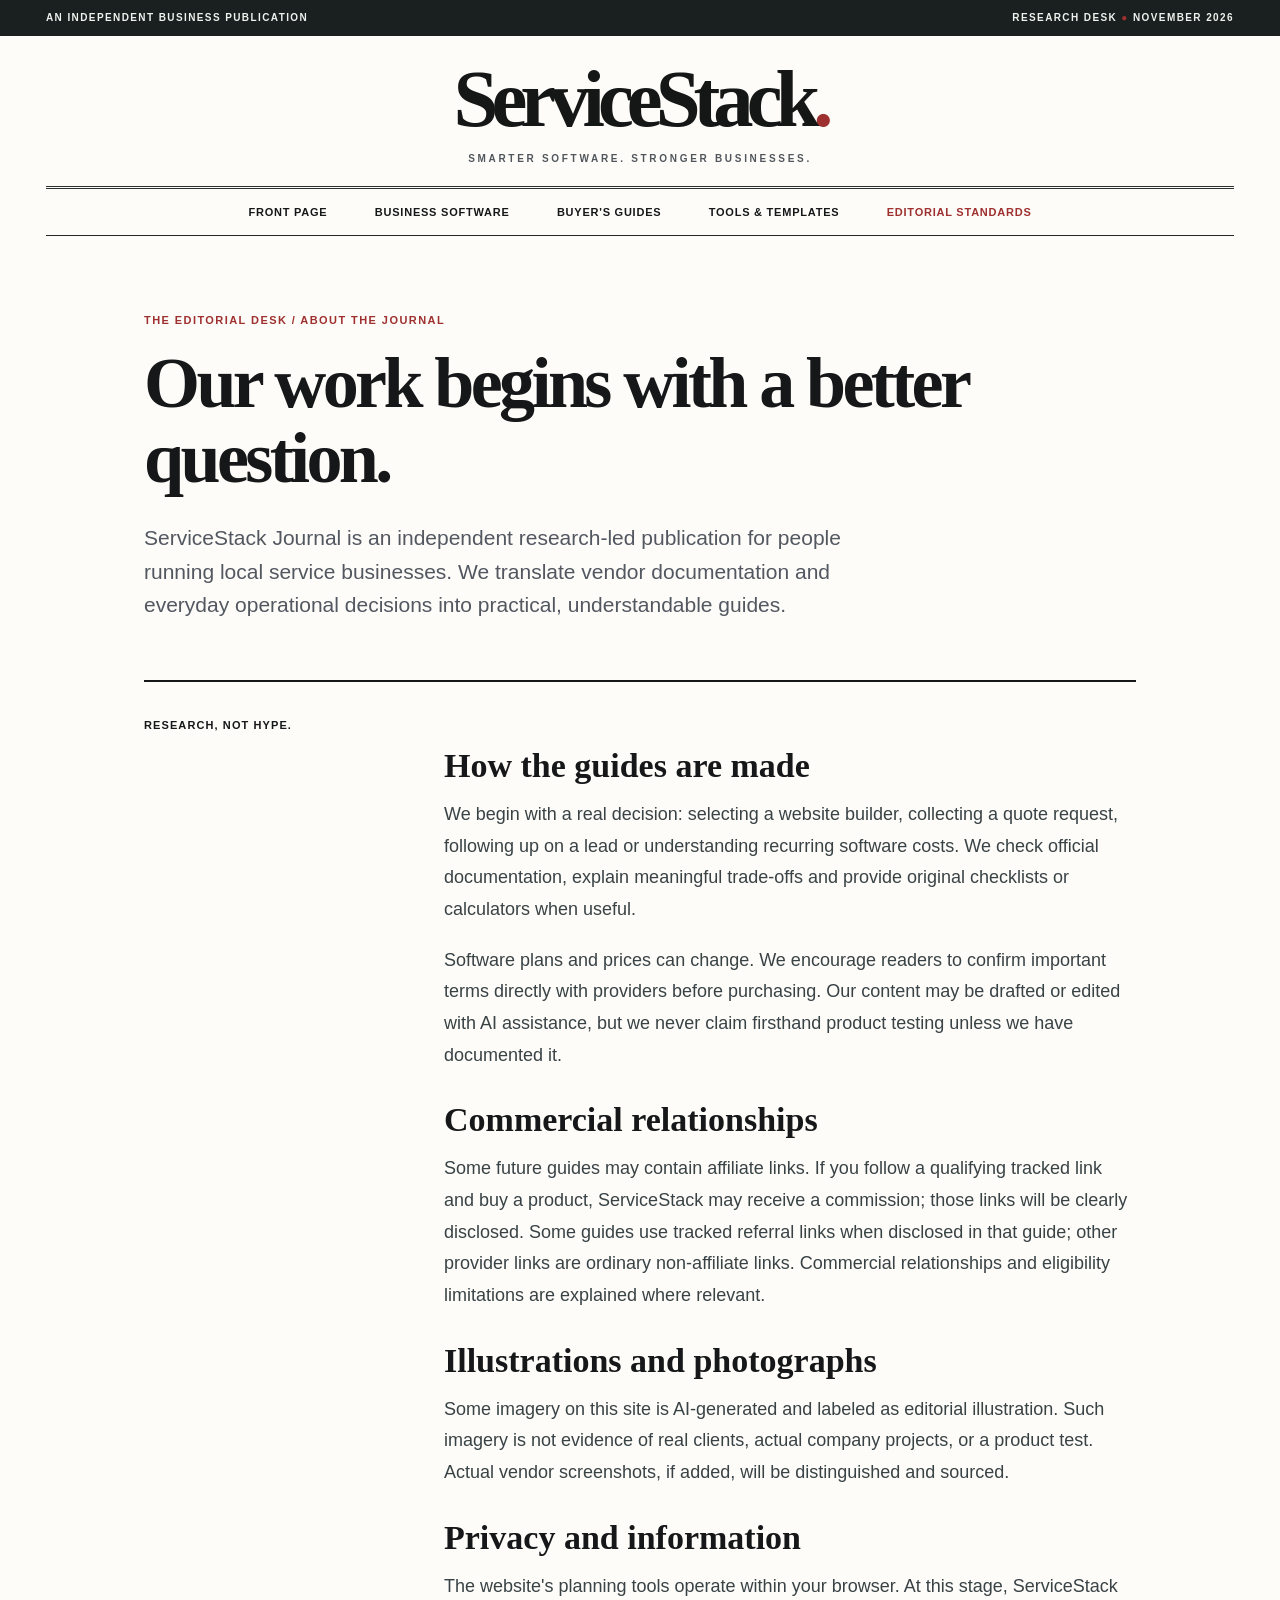
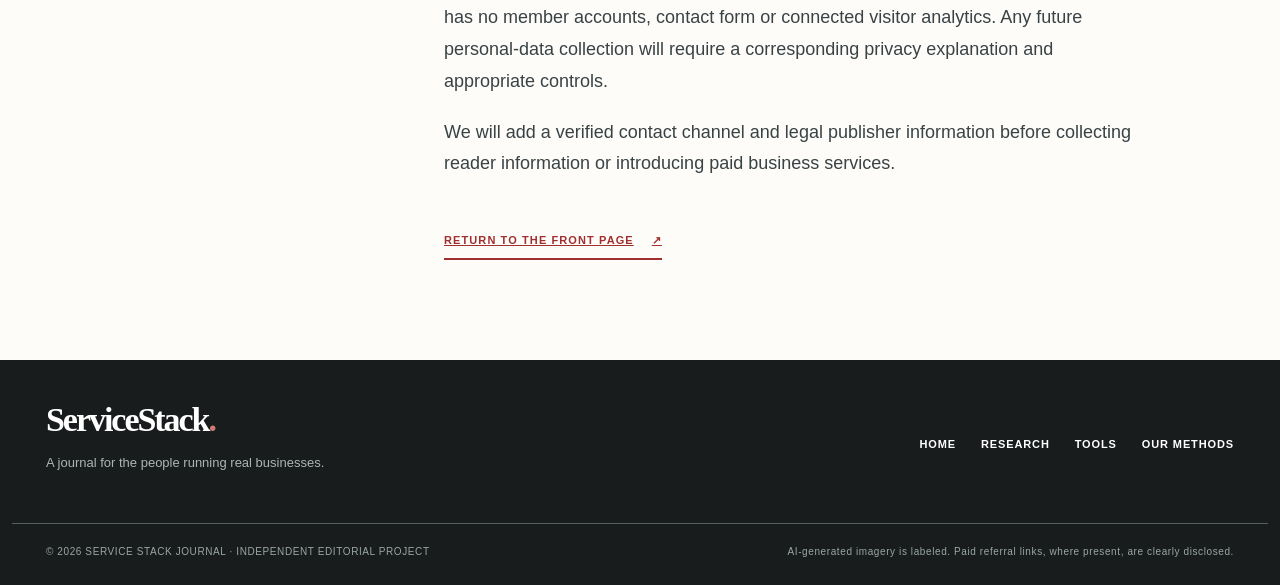
==== commit 28d0da9a: "Fix affiliate disclosures, refresh pilot status, and add missing WebSite/AboutPage metadata" ====
--- a/about.html
+++ b/about.html
@@ -1,8 +1,10 @@
-<!doctype html><html lang="en"><head><meta charset="utf-8"><meta name="viewport" content="width=device-width,initial-scale=1"><meta name="robots" content="noindex,nofollow"><meta name="description" content="Learn how ServiceStack Journal researches software, labels AI-generated visuals and explains its commercial relationships."><meta name="theme-color" content="#141719"><title>About the Journal & Editorial Standards | ServiceStack</title><link rel="stylesheet" href="assets/editorial.css"></head>
+<!doctype html><html lang="en"><head><meta charset="utf-8"><meta name="viewport" content="width=device-width,initial-scale=1"><meta name="robots" content="index,follow,max-image-preview:large"><meta name="description" content="Learn how ServiceStack Journal researches software, labels AI-generated visuals and explains its commercial relationships."><meta name="theme-color" content="#141719"><title>About the Journal & Editorial Standards | ServiceStack</title><link rel="stylesheet" href="assets/editorial.css?v=3"><link rel="canonical" href="https://dmitriydizdar2020-cyber.github.io/servicestack-guide/about.html">
+<script type="application/ld+json">{"@context":"https://schema.org","@type":"AboutPage","name":"Editorial standards and methods","url":"https://dmitriydizdar2020-cyber.github.io/servicestack-guide/about.html","inLanguage":"en","description":"Learn how ServiceStack Journal researches software, labels AI-generated visuals and explains its commercial relationships.","publisher":{"@type":"Organization","name":"ServiceStack Journal","url":"https://dmitriydizdar2020-cyber.github.io/servicestack-guide/"}}</script>
+</head>
 <body><a class="skip-link" href="#main">Skip to content</a>
 <div class="topline"><div class="container topline-inner"><span>AN INDEPENDENT BUSINESS PUBLICATION</span><span>RESEARCH DESK <span class="ruby">●</span> NOVEMBER 2026</span></div></div>
-<header class="site-header"><div class="container"><div class="brand-block"><a href="index.html" class="brand" aria-label="ServiceStack Journal home">Service<span>Stack</span><i>.</i></a><div class="brand-subtitle">SMARTER SOFTWARE. STRONGER BUSINESSES.</div></div><nav class="site-nav" aria-label="Main navigation"><div class="nav-links"><a href="index.html">Front Page</a><a href="index.html#features">Business Software</a><a href="index.html#guides">Buyer's Guides</a><a href="index.html#tools">Tools &amp; Templates</a><a href="about.html" aria-current="page">Editorial Standards</a></div></nav></div></header>
-<main id="main" class="about-wrap"><p class="section-label">THE EDITORIAL DESK / ABOUT THE JOURNAL</p><h1 class="lead">Our work begins with a better question.</h1><p class="lede">ServiceStack Journal is an independent research-led publication for people running local service businesses. We translate vendor documentation and everyday operational decisions into practical, understandable guides.</p>
-<div class="about-grid"><aside class="toc">RESEARCH, NOT HYPE.</aside><div class="about-copy"><h2 id="process">How the guides are made</h2><p>We begin with a real decision: selecting a website builder, collecting a quote request, following up on a lead or understanding recurring software costs. We check official documentation, explain meaningful trade-offs and provide original checklists or calculators when useful.</p><p>Software plans and prices can change. We encourage readers to confirm important terms directly with providers before purchasing. Our content may be drafted or edited with AI assistance, but we never claim firsthand product testing unless we have documented it.</p><h2 id="disclosure">Commercial relationships</h2><p>Some future guides may contain affiliate links. If you follow a qualifying tracked link and buy a product, ServiceStack may receive a commission; those links will be clearly disclosed. At present, provider links are direct links without affiliate tracking.</p><h2 id="imagery">Illustrations and photographs</h2><p>Some imagery on this site is AI-generated and labeled as editorial illustration. Such imagery is not evidence of real clients, actual company projects, or a product test. Actual vendor screenshots, if added, will be distinguished and sourced.</p><h2 id="privacy">Privacy and information</h2><p>The website's planning tools operate within your browser. At this stage, ServiceStack has no member accounts, contact form or connected visitor analytics. Any future personal-data collection will require a corresponding privacy explanation and appropriate controls.</p><p>We will add a verified contact channel and legal publisher information before collecting reader information or introducing paid business services.</p><a class="read-link" href="index.html">Return to the front page <span aria-hidden="true">↗</span></a></div></div>
-</main><footer class="site-footer"><div class="container footer-top"><div><a href="index.html" class="footer-brand">ServiceStack<span>.</span></a><p>A journal for the people running real businesses.</p></div><div class="footer-menu"><a href="index.html">Home</a><a href="index.html#features">Research</a><a href="index.html#tools">Tools</a><a href="about.html">Our Methods</a></div></div><div class="container footer-bottom"><span>© 2026 SERVICE STACK JOURNAL · INDEPENDENT EDITORIAL PROJECT</span><span>AI-generated imagery is labeled. No tracked affiliate links are active.</span></div></footer>
+<header class="site-header"><div class="container"><div class="brand-block"><a href="./" class="brand" aria-label="ServiceStack Journal home">Service<span>Stack</span><i>.</i></a><div class="brand-subtitle">SMARTER SOFTWARE. STRONGER BUSINESSES.</div></div><nav class="site-nav" aria-label="Main navigation"><div class="nav-links"><a href="./">Front Page</a><a href="./#features">Business Software</a><a href="./#guides">Buyer's Guides</a><a href="./#tools">Tools &amp; Templates</a><a href="about.html" aria-current="page">Editorial Standards</a></div></nav></div></header>
+<main id="main" tabindex="-1" class="about-wrap"><p class="section-label">THE EDITORIAL DESK / ABOUT THE JOURNAL</p><h1 class="lead">Our work begins with a better question.</h1><p class="lede">ServiceStack Journal is an independent research-led publication for people running local service businesses. We translate vendor documentation and everyday operational decisions into practical, understandable guides.</p>
+<div class="about-grid"><aside class="toc">RESEARCH, NOT HYPE.</aside><div class="about-copy"><h2 id="process">How the guides are made</h2><p>We begin with a real decision: selecting a website builder, collecting a quote request, following up on a lead or understanding recurring software costs. We check official documentation, explain meaningful trade-offs and provide original checklists or calculators when useful.</p><p>Software plans and prices can change. We encourage readers to confirm important terms directly with providers before purchasing. Our content may be drafted or edited with AI assistance, but we never claim firsthand product testing unless we have documented it.</p><h2 id="disclosure">Commercial relationships</h2><p>Some future guides may contain affiliate links. If you follow a qualifying tracked link and buy a product, ServiceStack may receive a commission; those links will be clearly disclosed. Some guides use tracked referral links when disclosed in that guide; other provider links are ordinary non-affiliate links. Commercial relationships and eligibility limitations are explained where relevant.</p><h2 id="imagery">Illustrations and photographs</h2><p>Some imagery on this site is AI-generated and labeled as editorial illustration. Such imagery is not evidence of real clients, actual company projects, or a product test. Actual vendor screenshots, if added, will be distinguished and sourced.</p><h2 id="privacy">Privacy and information</h2><p>The website's planning tools operate within your browser. At this stage, ServiceStack has no member accounts, contact form or connected visitor analytics. Any future personal-data collection will require a corresponding privacy explanation and appropriate controls.</p><p>We will add a verified contact channel and legal publisher information before collecting reader information or introducing paid business services.</p><a class="read-link" href="./">Return to the front page <span aria-hidden="true">↗</span></a></div></div>
+</main><footer class="site-footer"><div class="container footer-top"><div><a href="./" class="footer-brand">ServiceStack<span>.</span></a><p>A journal for the people running real businesses.</p></div><div class="footer-menu"><a href="./">Home</a><a href="./#features">Research</a><a href="./#tools">Tools</a><a href="about.html">Our Methods</a></div></div><div class="container footer-bottom"><span>© 2026 SERVICE STACK JOURNAL · INDEPENDENT EDITORIAL PROJECT</span><span>AI-generated imagery is labeled. Paid referral links, where present, are clearly disclosed.</span></div></footer>
 </body></html>
--- a/assets/editorial.css
+++ b/assets/editorial.css
@@ -2,7 +2,7 @@
 :root{--paper:#fdfcf9;--surface:#fff;--ink:#161719;--sub:#525760;--faint:#71777a;--line:#d9d7d2;--accent:#9e302f;--night:#19201f;--serif:Georgia,'Times New Roman',serif;--sans:-apple-system,BlinkMacSystemFont,'Segoe UI',Arial,Helvetica,sans-serif}
 *,*::before,*::after{box-sizing:border-box}
 html{scroll-behavior:smooth}body{margin:0;background:var(--paper);color:var(--ink);font-family:var(--sans);font-size:16px;line-height:1.62;-webkit-font-smoothing:antialiased}
-a{color:inherit;text-decoration:none}a:hover{color:var(--accent)}button,input,textarea,select{font:inherit}a:focus-visible,button:focus-visible,input:focus-visible,textarea:focus-visible{outline:3px solid var(--accent);outline-offset:4px}img{display:block;max-width:100%}figure{margin:0}
+a{color:inherit;text-decoration:none}a:hover{color:var(--accent)}button,input,textarea,select{font:inherit}a:focus-visible,button:focus-visible,input:focus-visible,textarea:focus-visible,select:focus-visible,[tabindex="0"]:focus-visible{outline:3px solid var(--accent);outline-offset:4px}img{display:block;max-width:100%}figure{margin:0}
 .container{max-width:1256px;padding-inline:34px;margin-inline:auto}.skip-link{position:absolute;left:-9999px;top:0}.skip-link:focus{left:12px;top:12px;z-index:20;background:white;color:black;padding:8px 14px}.ruby,.red-dot{color:var(--accent)}
 .topline{background:var(--night);color:#eef1ed;font-size:10px;line-height:1;letter-spacing:.14em;font-weight:700}.topline-inner{min-height:36px;display:flex;justify-content:space-between;align-items:center;gap:12px}
 .site-header{background:var(--paper)}.brand-block{text-align:center;padding:24px 0 19px}.brand{font:700 clamp(46px,6.3vw,88px)/.97 var(--serif);letter-spacing:-.086em;color:#151616;display:inline-block}.brand span{letter-spacing:-.087em}.brand i{color:var(--accent);font-style:normal}.brand-subtitle{font-size:10px;letter-spacing:.27em;font-weight:700;color:#50565b;padding-top:13px}
@@ -12,14 +12,107 @@
 .news-layout{display:grid;grid-template-columns:minmax(0,1fr) 290px;gap:58px;padding-top:66px;padding-bottom:76px}.news-left{min-width:0}.heading-row{display:flex;align-items:end;justify-content:space-between;gap:15px;border-bottom:2px solid var(--ink);padding-bottom:20px;margin-bottom:28px}.heading-row h2{font:700 clamp(37px,4.3vw,57px)/1.05 var(--serif);letter-spacing:-.046em;margin:0}.heading-row h2 em{font-style:italic;font-weight:500}.count{color:#5f676d;white-space:nowrap}.feature-card{display:grid;grid-template-columns:minmax(0,.9fr) minmax(0,1fr);align-items:stretch;gap:26px}.feature-image{overflow:hidden;display:block;background:#ddd}.feature-image img{width:100%;height:100%;min-height:306px;object-fit:cover;transition:transform .45s}.feature-image:hover img{transform:scale(1.035)}.feature-text{min-width:0;padding:8px 0}.feature-text h3{font:700 clamp(30px,3vw,43px)/1.12 var(--serif);letter-spacing:-.038em;margin:10px 0 16px}.feature-text p:not(.eyebrow){font-size:16px;line-height:1.65;color:var(--sub);margin:0 0 9px}.feature-text .read-link{margin-top:14px}
 .news-aside{border-left:1px solid var(--line);padding:7px 0 0 31px}.aside-top,.side-eyebrow{font-size:10px;font-weight:800;letter-spacing:.12em;color:var(--accent);margin:0 0 17px}.news-aside h2{font:700 35px/1.09 var(--serif);letter-spacing:-.035em;margin:0 0 18px}.news-aside p:not(.aside-top):not(.side-eyebrow){font-size:14px;color:var(--sub);line-height:1.7}.aside-divider{height:1px;background:var(--line);margin:24px 0}.editor-questions{margin:0;padding-left:23px;font:700 17px/1.5 var(--serif)}.editor-questions li{padding:8px 0 10px;border-bottom:1px solid var(--line)}.aside-link{display:inline-block;margin-top:19px;color:var(--accent);font-size:11px;font-weight:800;letter-spacing:.08em;text-transform:uppercase}
 .edition-band{background:var(--night);color:white;padding:80px 0 82px}.edition-inner{max-width:1256px}.edition-band .light{color:#d8a4a0}.edition-inner h2{font:700 clamp(44px,6.3vw,80px)/1.04 var(--serif);letter-spacing:-.046em;margin:18px 0 24px}.edition-inner h2 em{font-weight:500}.edition-inner p{font-size:18px;line-height:1.64;color:#cdd5d1;max-width:640px}.light-action{display:inline-flex;gap:20px;color:#fff;border-bottom:2px solid #c98c87;font-size:11px;letter-spacing:.13em;font-weight:800;text-transform:uppercase;margin-top:14px;padding-bottom:13px}.light-action:hover{color:#fff9f5}
-.tools-section{padding-top:75px;padding-bottom:74px}.tool-grid{display:grid;grid-template-columns:1fr 1fr;gap:48px}.tool-row{display:grid;grid-template-columns:42px minmax(0,1fr) 25px;gap:18px;border-bottom:1px solid var(--line);padding:18px 0 34px}.tool-number{font:700 25px/1 var(--serif);color:#a8a6a0}.tool-row .eyebrow{font-size:10px;margin-bottom:11px}.tool-row h3{font:700 clamp(25px,2.4vw,33px)/1.19 var(--serif);letter-spacing:-.035em;margin:0 0 14px}.tool-row p:not(.eyebrow){font-size:15px;color:var(--sub);margin:0;line-height:1.7}.tool-arrow{font-size:28px;color:var(--accent);line-height:1}
+.tools-section{padding-top:75px;padding-bottom:74px}.tool-grid{display:grid;grid-template-columns:1fr 1fr;gap:48px}.tool-row{display:grid;grid-template-columns:42px minmax(0,1fr) 25px;gap:18px;border-bottom:1px solid var(--line);padding:18px 0 34px}.tool-number{font:700 25px/1 var(--serif);color:#77766f}.tool-row .eyebrow{font-size:10px;margin-bottom:11px}.tool-row h3{font:700 clamp(25px,2.4vw,33px)/1.19 var(--serif);letter-spacing:-.035em;margin:0 0 14px}.tool-row p:not(.eyebrow){font-size:15px;color:var(--sub);margin:0;line-height:1.7}.tool-arrow{font-size:28px;color:var(--accent);line-height:1}
 .bottom-letter{border-top:2px solid var(--ink);padding-top:55px;padding-bottom:95px;display:grid;grid-template-columns:minmax(0,.9fr) minmax(0,1fr);gap:80px}.bottom-letter h2{font:700 clamp(42px,4.9vw,69px)/1.07 var(--serif);letter-spacing:-.05em;margin:18px 0 0}.bottom-letter h2 em{font-weight:500}.bottom-text p{font-size:18px;line-height:1.74;color:var(--sub);margin:10px 0 15px;max-width:57ch}
 .site-footer{background:#181c1d;color:white}.footer-top{display:flex;justify-content:space-between;gap:40px;padding-top:43px;padding-bottom:37px}.footer-brand{font:700 34px/1 var(--serif);letter-spacing:-.06em}.footer-brand span{color:#cf7a75}.footer-top p{font-size:13px;color:#adb5b4}.footer-menu{display:flex;flex-wrap:wrap;align-items:center;gap:25px}.footer-menu a{font-size:11px;font-weight:800;letter-spacing:.08em;text-transform:uppercase}.footer-menu a:hover{color:#e8aaa5}.footer-bottom{border-top:1px solid #56605d;padding-top:20px;padding-bottom:25px;display:flex;justify-content:space-between;gap:20px;font-size:10px;letter-spacing:.06em;color:#9ba6a4}
 /* Shared editorial article frame */
-.editorial-article .article-container{max-width:1150px;margin:0 auto;padding:0 34px}.editorial-article .article-header{padding:46px 0 36px;border-bottom:1px solid var(--line)}.editorial-article .article-header .section-label{display:block;margin-bottom:14px}.editorial-article .article-header h1{font:700 clamp(46px,5.5vw,70px)/1.085 var(--serif);letter-spacing:-.05em;max-width:960px;margin:0 0 24px}.editorial-article .article-header .dek{font-size:clamp(18px,2vw,22px);line-height:1.52;color:#414b4e;max-width:880px;margin:0 0 20px}.editorial-article .article-meta{font-size:12px;letter-spacing:.045em;color:#6a6f73;font-weight:550;padding:7px 0}.editorial-article .editorial-disclosure{font-size:12px;line-height:1.55;color:#616a6c;border-top:1px solid var(--line);padding-top:14px;margin-top:16px;max-width:830px}.editorial-article .editorial-cover{max-width:1150px;margin:28px auto 0;padding:0 34px}.editorial-article .editorial-cover img{display:block;width:100%;max-height:540px;aspect-ratio:2.1/1;object-fit:cover}.editorial-article .editorial-cover figcaption{font-size:12px;color:var(--faint);padding-top:9px}.editorial-article .article-body{max-width:770px;margin:0 auto;padding:38px 18px 85px;font-size:18px;line-height:1.78;color:#252b2d}.editorial-article .article-body p{margin:18px 0}.editorial-article .article-body h2{font:700 clamp(30px,3vw,40px)/1.19 var(--serif);letter-spacing:-.032em;margin:54px 0 18px;color:var(--ink)}.editorial-article .article-body h3{font:700 24px/1.28 var(--serif);margin:35px 0 16px;color:var(--ink)}.editorial-article .article-body ul,.editorial-article .article-body ol{padding-left:29px}.editorial-article .article-body li{margin:10px 0}.editorial-article .article-body a{color:#8f2c2b;text-decoration:underline;text-underline-offset:3px}.editorial-article .article-body img{max-width:100%;height:auto}.editorial-article .article-body figure{margin:30px 0}.editorial-article .article-body figcaption{font-size:12px;color:var(--sub)}.editorial-article .article-body .key,.editorial-article .article-body .takeaway{font-size:17px;line-height:1.65;padding:22px 24px;margin:15px 0 30px;border-left:3px solid var(--accent);border-block:1px solid var(--line);background:#f6f5f1}.editorial-article .article-body .key strong{display:block;margin-bottom:8px}.editorial-article .article-body .choice{display:grid;grid-template-columns:repeat(3,minmax(0,1fr));gap:12px}.editorial-article .article-body .choice article{border:1px solid var(--line);padding:15px}.editorial-article .article-body .choice article h3{margin:0 0 9px;font-size:20px}.editorial-article .article-body table{border-collapse:collapse;width:100%;font-size:15px;line-height:1.5}.editorial-article .article-body th,.editorial-article .article-body td{border-bottom:1px solid var(--line);text-align:left;padding:13px;vertical-align:top}.editorial-article .article-body th{background:#f1f0ec}.editorial-article .article-body .tableflow,.editorial-article .article-body .tablewrap{overflow:auto;max-width:100%;border:1px solid var(--line)}.editorial-article .article-body .calc,.editorial-article .article-body .tool,.editorial-article .article-body .see{border:1px solid var(--line);background:#faf9f6;padding:22px;margin:30px 0}.editorial-article .article-body .calc-grid{display:grid;grid-template-columns:1fr 1fr;gap:12px}.editorial-article .article-body input,.editorial-article .article-body textarea{max-width:100%;width:100%;padding:12px;border:1px solid #aeb3b2;border-radius:2px;background:white}.editorial-article .article-body label{display:block;font-size:14px;font-weight:650;margin:9px 0}.editorial-article .article-body .btn,.editorial-article .article-body button{display:inline-block;padding:11px 15px;background:var(--night);color:#fff;border:0;cursor:pointer}.editorial-article .article-body .calc-output,.editorial-article .article-body .calc-result{padding:16px;margin-top:18px;background:#f0f1eb}.editorial-article .article-body .main-image,.editorial-article .article-body .diagram{display:block;width:100%;height:auto;border:0;border-radius:0}.editorial-article .article-body .source-list li{font-size:14px;line-height:1.6}.editorial-article .article-body .hint,.editorial-article .article-body .caption{font-size:13px;color:var(--sub)}.editorial-article .article-body .tag{font-size:11px;text-transform:uppercase;color:var(--accent)}.editorial-article .article-body .secondary{display:inline-block;font-size:13px;color:var(--accent)}
+.editorial-article .article-container{max-width:1150px;margin:0 auto;padding:0 34px}.editorial-article .article-header{padding:46px 0 36px;border-bottom:1px solid var(--line)}.editorial-article .article-header .section-label{display:block;margin-bottom:14px}.editorial-article .article-header h1{font:700 clamp(46px,5.5vw,70px)/1.085 var(--serif);letter-spacing:-.05em;max-width:960px;margin:0 0 24px}.editorial-article .article-header .dek{font-size:clamp(18px,2vw,22px);line-height:1.52;color:#414b4e;max-width:880px;margin:0 0 20px}.editorial-article .article-meta{font-size:12px;letter-spacing:.045em;color:#6a6f73;font-weight:550;padding:7px 0}.editorial-article .editorial-disclosure{font-size:12px;line-height:1.55;color:#616a6c;border-top:1px solid var(--line);padding-top:14px;margin-top:16px;max-width:830px}.editorial-article .editorial-cover{max-width:1150px;margin:28px auto 0;padding:0 34px}.editorial-article .editorial-cover img{display:block;width:100%;max-height:540px;aspect-ratio:2.1/1;object-fit:cover}.editorial-article .editorial-cover figcaption{font-size:12px;color:var(--faint);padding-top:9px}.editorial-article .article-body{max-width:770px;margin:0 auto;padding:38px 18px 85px;font-size:18px;line-height:1.78;color:#252b2d}.editorial-article .article-body p{margin:18px 0}.editorial-article .article-body h2{font:700 clamp(30px,3vw,40px)/1.19 var(--serif);letter-spacing:-.032em;margin:54px 0 18px;color:var(--ink)}.editorial-article .article-body h3{font:700 24px/1.28 var(--serif);margin:35px 0 16px;color:var(--ink)}.editorial-article .article-body ul,.editorial-article .article-body ol{padding-left:29px}.editorial-article .article-body li{margin:10px 0}.editorial-article .article-body a{color:#8f2c2b;text-decoration:underline;text-underline-offset:3px}.editorial-article .article-body img{max-width:100%;height:auto}.editorial-article .article-body figure{margin:30px 0}.editorial-article .article-body figcaption{font-size:12px;color:var(--sub)}.editorial-article .article-body .key,.editorial-article .article-body .takeaway{font-size:17px;line-height:1.65;padding:22px 24px;margin:15px 0 30px;border-left:3px solid var(--accent);border-block:1px solid var(--line);background:#f6f5f1}.editorial-article .article-body .key strong{display:block;margin-bottom:8px}.editorial-article .article-body .choice{display:grid;grid-template-columns:repeat(3,minmax(0,1fr));gap:12px}.editorial-article .article-body .choice article{border:1px solid var(--line);padding:15px}.editorial-article .article-body .choice article h3{margin:0 0 9px;font-size:20px}.editorial-article .article-body table{border-collapse:collapse;width:100%;font-size:15px;line-height:1.5}.editorial-article .article-body th,.editorial-article .article-body td{border-bottom:1px solid var(--line);text-align:left;padding:13px;vertical-align:top}.editorial-article .article-body th{background:#f1f0ec}.editorial-article .article-body .tableflow,.editorial-article .article-body .tablewrap{overflow:auto;max-width:100%;border:1px solid var(--line)}.editorial-article .article-body .calc,.editorial-article .article-body .tool,.editorial-article .article-body .see{border:1px solid var(--line);background:#faf9f6;padding:22px;margin:30px 0}.editorial-article .article-body .calc-grid{display:grid;grid-template-columns:1fr 1fr;gap:12px}.editorial-article .article-body input,.editorial-article .article-body textarea{max-width:100%;width:100%;padding:12px;border:1px solid #747a78;border-radius:2px;background:white}.editorial-article .article-body label{display:block;font-size:14px;font-weight:650;margin:9px 0}.editorial-article .article-body .btn,.editorial-article .article-body button{display:inline-block;padding:11px 15px;background:var(--night);color:#fff;border:0;cursor:pointer}.editorial-article .article-body .calc-output,.editorial-article .article-body .calc-result{padding:16px;margin-top:18px;background:#f0f1eb}.editorial-article .article-body .main-image,.editorial-article .article-body .diagram{display:block;width:100%;height:auto;border:0;border-radius:0}.editorial-article .article-body .source-list li{font-size:14px;line-height:1.6}.editorial-article .article-body .hint,.editorial-article .article-body .caption{font-size:13px;color:var(--sub)}.editorial-article .article-body .tag{font-size:11px;text-transform:uppercase;color:var(--accent)}.editorial-article .article-body .secondary{display:inline-block;font-size:13px;color:var(--accent)}
 /* lightweight editorial about */
 .about-wrap{max-width:1060px;padding:65px 34px 100px;margin:auto}.about-wrap .lead{font:700 clamp(46px,5.7vw,72px)/1.04 var(--serif);letter-spacing:-.05em;max-width:850px;margin:16px 0 25px}.about-wrap .lede{font-size:21px;line-height:1.6;color:var(--sub);max-width:760px}.about-grid{display:grid;grid-template-columns:210px 1fr;gap:90px;border-top:2px solid var(--ink);margin-top:58px;padding-top:35px}.about-grid .toc{font-size:11px;letter-spacing:.1em;text-transform:uppercase;font-weight:800}.about-copy{max-width:750px;font-size:18px;line-height:1.76}.about-copy h2{font:700 34px/1.12 var(--serif);margin:30px 0 14px}.about-copy p{margin:0 0 19px;color:#394245}.about-copy a{text-decoration:underline;color:var(--accent)}
 @media(max-width:1050px){.cover-story{gap:30px}.cover-copy h1{font-size:clamp(47px,5vw,63px)}.news-layout{gap:32px;grid-template-columns:minmax(0,1fr) 250px}.feature-card{grid-template-columns:1fr}.feature-image img{height:250px;min-height:250px}.feature-text h3{font-size:35px}.news-aside{padding-left:22px}.cover-image img{min-height:430px}.bottom-letter{gap:44px}}
 @media(max-width:780px){.container{padding-inline:20px}.topline-inner span:last-child{display:none}.brand-block{padding:22px 0 18px}.brand{font-size:clamp(47px,11vw,72px)}.brand-subtitle{letter-spacing:.17em}.site-nav{justify-content:flex-start}.nav-links{justify-content:flex-start;gap:13px 22px}.nav-links a{font-size:10px}.page-open{margin-top:15px}.page-open .minor{display:none}.cover-story{display:flex;flex-direction:column;gap:0;padding-top:22px;padding-bottom:36px}.cover-image{order:0}.cover-image img{min-height:0;aspect-ratio:1.46/1;object-fit:cover}.cover-copy{order:1;padding-top:25px}.cover-copy h1{font-size:clamp(47px,9.8vw,65px);max-width:13ch;margin-bottom:17px}.cover-dek{font-size:18px;max-width:54ch}.cover-rule span:last-child{display:none}.news-layout{grid-template-columns:1fr;gap:35px;padding-top:50px;padding-bottom:50px}.news-aside{border-left:0;border-top:1px solid var(--line);padding:25px 0 0}.news-aside h2{font-size:36px}.heading-row h2{font-size:41px}.feature-card{grid-template-columns:.9fr 1fr}.feature-image img{height:100%;min-height:285px}.feature-text h3{font-size:29px}.edition-band{padding:62px 0}.edition-inner h2{font-size:clamp(44px,8vw,64px)}.tools-section{padding-top:54px;padding-bottom:50px}.tool-grid{grid-template-columns:1fr;gap:0}.bottom-letter{grid-template-columns:1fr;gap:18px;padding:44px 20px 68px}.bottom-letter h2{font-size:49px}.bottom-text p{margin-top:0}.footer-top{padding-top:35px;flex-direction:column;gap:17px}.footer-bottom{flex-direction:column;gap:8px}.editorial-article .article-container{padding-inline:20px}.editorial-article .editorial-cover{padding-inline:20px}.editorial-article .article-body{padding:28px 20px 65px}.editorial-article .article-header{padding:31px 0 25px}.editorial-article .article-header h1{font-size:clamp(40px,9vw,59px)}.editorial-article .article-body .choice{grid-template-columns:1fr}.about-wrap{padding:45px 20px 70px}.about-grid{grid-template-columns:1fr;gap:10px}}
 @media(max-width:560px){.topline{font-size:9px}.brand{font-size:49px}.brand-subtitle{font-size:9px;letter-spacing:.13em}.site-nav{border-top:2px solid var(--ink)}.nav-links{gap:5px 21px}.nav-links a{padding:7px 0;font-size:10px}.page-open{padding-bottom:13px}.section-label{font-size:10px}.cover-copy h1{font-size:48px;max-width:12ch}.cover-dek{font-size:17px}.cover-image img{aspect-ratio:1.26/1}.heading-row{align-items:end}.heading-row h2{font-size:38px}.count{font-size:9px}.feature-card{grid-template-columns:1fr;gap:18px}.feature-image img{height:auto;min-height:0;aspect-ratio:1.45/1}.feature-text h3{font-size:35px}.news-aside{padding-top:25px}.edition-inner h2{font-size:47px}.edition-inner p{font-size:17px}.tool-row{grid-template-columns:31px minmax(0,1fr) 22px;gap:12px}.tool-number{font-size:21px}.tool-row h3{font-size:27px}.bottom-letter h2{font-size:43px}.footer-menu{gap:10px 22px}.editorial-article .article-body{font-size:17px;line-height:1.74}.editorial-article .article-body h2{font-size:29px}.editorial-article .article-cover{aspect-ratio:1.3/1}.editorial-article .article-body .calc-grid{grid-template-columns:1fr}}
-@media(prefers-reduced-motion:reduce){*{scroll-behavior:auto!important;transition:none!important}}+@media(prefers-reduced-motion:reduce){*{scroll-behavior:auto!important;transition:none!important}}
+.edition-band a:focus-visible,.site-footer a:focus-visible{outline-color:#f0b7b1}
+
+/* Article-specific visual hierarchy: clear commercial disclosure, photography, readable CTAs */
+.editorial-article .comparison-hero{margin-top:26px}
+.editorial-article .comparison-hero img{aspect-ratio:2.05/1;object-fit:cover;object-position:center}
+.editorial-article .comparison-hero figcaption{font-size:10px;letter-spacing:.06em;text-transform:uppercase}
+.editorial-article .comparison-figure{max-width:100%;margin:28px 0 33px}
+.editorial-article .comparison-figure img{width:100%;height:auto;display:block;object-fit:cover}
+.editorial-article .comparison-figure figcaption{font-size:12px;color:#68716f;line-height:1.5;margin-top:9px}
+.editorial-article .comparison-figure--diagram{margin-top:30px;max-width:690px}
+.editorial-article .comparison-figure--diagram img{background:#f2f2ed;border:1px solid #e0e1dd}
+.editorial-article .comparison-figure--landscape img{aspect-ratio:1.95/1;object-fit:cover}
+.editorial-article .comparison-figure--workspace img{aspect-ratio:1.95/1;object-fit:cover}
+.editorial-article .comparison-action{margin:24px 0 34px}
+.editorial-article .comparison-cta{display:inline-flex;justify-content:space-between;align-items:center;gap:26px;min-height:54px;padding:13px 20px;background:#182421;color:#fff;font-size:14px;line-height:1.4;font-weight:750;letter-spacing:.01em;text-decoration:none;border-radius:2px;border-bottom:3px solid #9e302f;box-shadow:0 5px 13px rgba(0,0,0,.09)}
+.editorial-article .comparison-cta span{font-size:19px;line-height:1}
+.editorial-article .comparison-cta:hover{background:#30433d;color:white}
+.editorial-article .article-body a.comparison-cta,.editorial-article .article-body a.comparison-cta:visited{color:#fff;text-decoration:none}
+.editorial-article .article-body a.comparison-cta:hover,.editorial-article .article-body a.comparison-cta:focus-visible{color:#fff;text-decoration:none}
+
+.editorial-article .editorial-disclosure a{text-decoration:underline;text-underline-offset:2px;color:#343f3e}
+@media(max-width:640px){.editorial-article .comparison-figure--diagram{margin:23px 0}.editorial-article .comparison-cta{width:100%;padding:14px 16px}.editorial-article .comparison-figure--landscape img,.editorial-article .comparison-figure--workspace img{aspect-ratio:1.5/1}}
+
+/* Comparison buyer guide: editorial photographic story cards. Scoped to one article. */
+.editorial-article .comparison-visual-stories{
+  display:grid;grid-template-columns:repeat(2,minmax(0,1fr));gap:18px;
+  margin:36px 0 6px;align-items:stretch
+}
+.editorial-article .comparison-visual-card{
+  overflow:hidden;border:1px solid #deded7;background:#fff;display:flex;flex-direction:column;
+  box-shadow:0 7px 22px rgba(26,30,28,.045)
+}
+.editorial-article .comparison-visual-card figure{margin:0}
+.editorial-article .comparison-visual-card img{
+  display:block;width:100%;height:auto;aspect-ratio:1.48/1;object-fit:cover
+}
+.editorial-article .comparison-visual-copy{padding:23px 24px 25px;flex:1;display:flex;flex-direction:column}
+.editorial-article .comparison-visual-eyebrow{
+  color:#9e302f;font-size:10px;font-weight:800;letter-spacing:.12em;line-height:1.4
+}
+.editorial-article .article-body .comparison-visual-copy h3{
+  margin:11px 0 9px;font:700 24px/1.18 var(--serif);letter-spacing:-.025em
+}
+.editorial-article .article-body .comparison-visual-copy p{
+  font-size:14px;line-height:1.65;margin:0 0 17px;color:#555d5b
+}
+.editorial-article .comparison-visual-key{
+  display:block;margin-top:auto;padding-top:15px;border-top:1px solid #e8e8e2;
+  font-size:10px;line-height:1.6;letter-spacing:.08em;font-weight:800;color:#293734
+}
+.editorial-article .comparison-visual-key i{color:#b23b38;font-style:normal;margin:0 4px}
+.editorial-article .article-body .comparison-visual-note{
+  margin:11px 0 36px;font-size:11px;line-height:1.5;color:#737a79
+}
+@media(max-width:650px){
+  .editorial-article .comparison-visual-stories{grid-template-columns:1fr;gap:17px;margin:27px 0 9px}
+  .editorial-article .comparison-visual-card img{aspect-ratio:1.8/1}
+  .editorial-article .comparison-visual-copy{padding:18px 19px 20px}
+  .editorial-article .article-body .comparison-visual-copy h3{font-size:25px}
+}
+
+/* Comparison data: mobile cards with explicit merchant labels, rather than three unreadable columns. */
+@media(max-width:680px){
+  .editorial-article .article-body .comparison-table-wrap{border:0;overflow:visible;max-width:100%}
+  .editorial-article .comparison-table-wrap table,
+  .editorial-article .comparison-table-wrap tbody,
+  .editorial-article .comparison-table-wrap tr,
+  .editorial-article .comparison-table-wrap td{display:block;width:100%;min-width:0}
+  .editorial-article .comparison-table-wrap thead{
+    position:absolute;width:1px;height:1px;overflow:hidden;
+    clip:rect(0,0,0,0);clip-path:inset(50%);white-space:nowrap
+  }
+  .editorial-article .comparison-table-wrap tr{
+    margin:0 0 15px;border:1px solid #dadcd5;
+    box-shadow:0 5px 14px rgba(24,32,29,.035);background:#fff
+  }
+  .editorial-article .comparison-table-wrap td{
+    padding:12px 16px 11px;border:0;color:#28302e;
+    font-size:14px;line-height:1.55;overflow-wrap:anywhere
+  }
+  .editorial-article .comparison-table-wrap td:first-child{
+    background:#f1f1ec;border-bottom:1px solid #e1e2dc;
+    padding:13px 16px;font-size:16px;font-weight:750;color:#1d2927
+  }
+  .editorial-article .comparison-table-wrap td:first-child strong{font-weight:750}
+  .editorial-article .comparison-table-wrap td:nth-child(2){padding-top:14px}
+  .editorial-article .comparison-table-wrap td:last-child{padding-bottom:18px}
+  .editorial-article .comparison-table-wrap td:not(:first-child)::before{
+    content:attr(data-label);display:block;font-size:10px;line-height:1.3;
+    font-weight:850;letter-spacing:.11em;text-transform:uppercase;
+    color:#9e302f;margin:0 0 6px
+  }
+}
